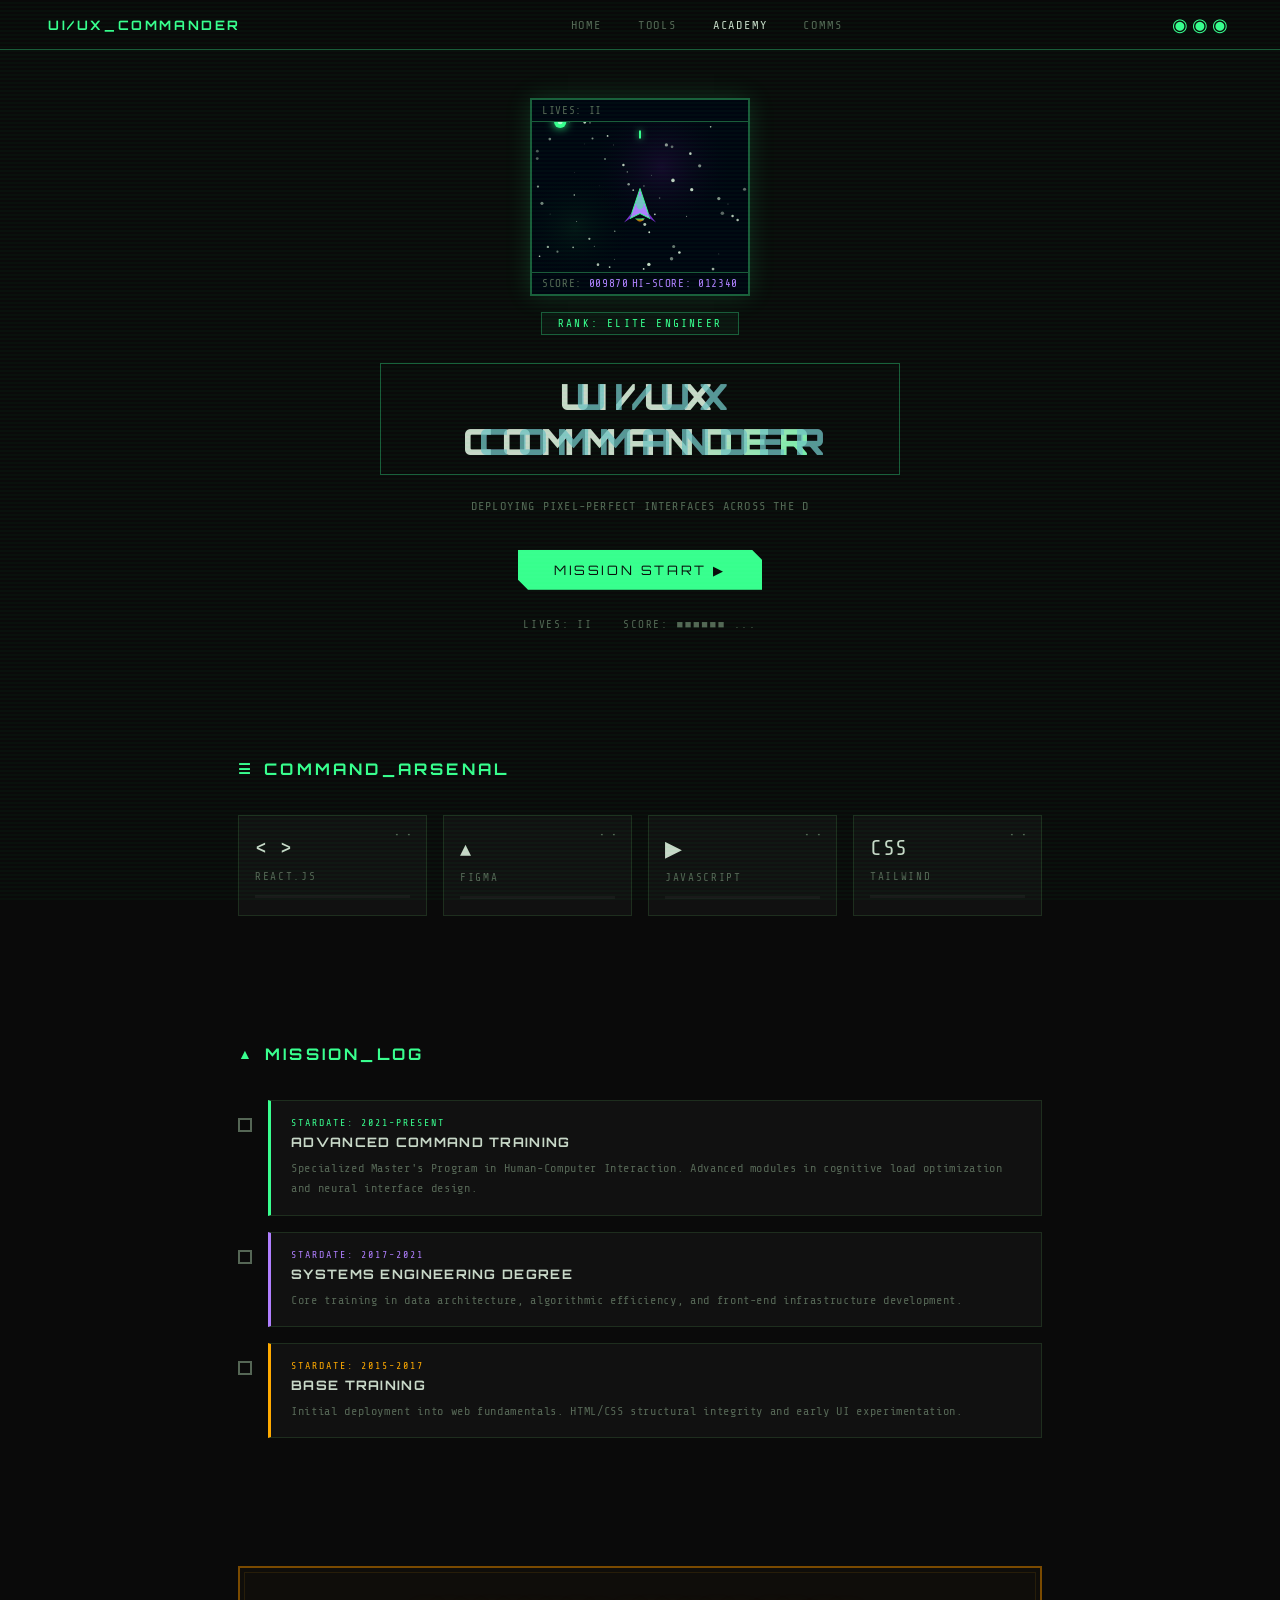
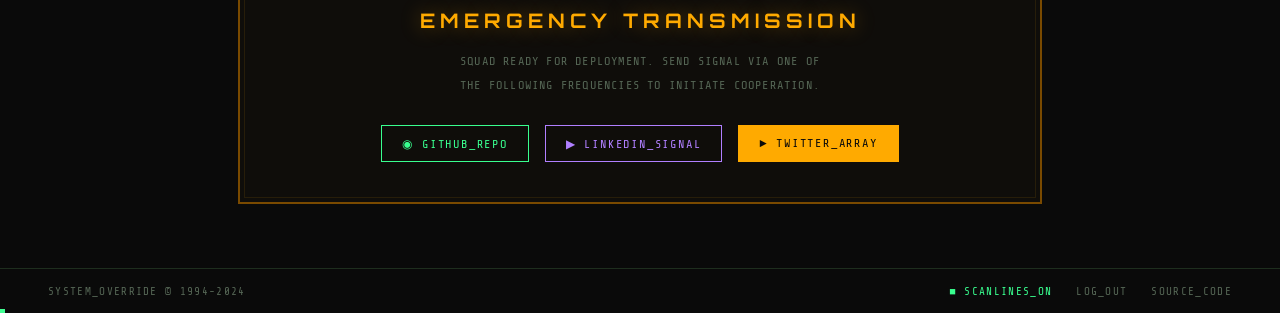
==== html/index.html @ ebb29825 "Website Personal Gue" ====
<!DOCTYPE html>
<html lang="en">
<head>
  <meta charset="UTF-8" />
  <meta name="viewport" content="width=device-width, initial-scale=1.0" />
  <title>Nyoman Pasek Maharta</title>
  <link rel="stylesheet" href="../css/style.css" />
  <link href="https://fonts.googleapis.com/css2?family=Share+Tech+Mono&family=Orbitron:wght@400;700;900&family=VT323&display=swap" rel="stylesheet" />
</head>
<body>

  <!-- NAVBAR -->
  <nav class="navbar">
    <div class="nav-brand">UI/UX_COMMANDER</div>
    <ul class="nav-links">
      <li><a href="#" class="active">HOME</a></li>
      <li><a href="#arsenal">TOOLS</a></li>
      <li><a href="#mission-log">ACADEMY</a></li>
      <li><a href="#contact">COMMS</a></li>
    </ul>
    <div class="nav-icon">&#9673;&#9673;&#9673;</div>
  </nav>

  <!-- HERO SECTION -->
  <section class="hero">
    <div class="game-screen">
      <div class="game-header">
        <span>LIVES: II</span>
      </div>
      <div class="game-canvas">
        <canvas id="spaceCanvas"></canvas>
      </div>
      <div class="game-footer">
        <span>SCORE: <span id="score">009870</span></span>
        <span>HI-SCORE: <span>012340</span></span>
      </div>
    </div>
    <div class="rank-badge">RANK: ELITE ENGINEER</div>

    <h1 class="hero-title glitch" data-text="UI/UX COMMANDER">UI/UX COMMANDER</h1>
    <p class="hero-desc">
      DEPLOYING PIXEL-PERFECT INTERFACES ACROSS THE DIGITAL GALAXY.<br />
      SPECIALIZING IN RETRO-FUTURISTIC SYSTEMS AND HIGH-FIDELITY<br />
      USER EXPERIENCES.
    </p>
    <a href="#arsenal" class="btn-primary">MISSION START &#9654;</a>

    <div class="status-bar">
      LIVES: II &nbsp;&nbsp; SCORE: <span class="blink">&#9632;&#9632;&#9632;&#9632;&#9632;&#9632;</span> ...
    </div>
  </section>

  <!-- COMMAND ARSENAL -->
  <section class="arsenal" id="arsenal">
    <h2 class="section-title"><span class="icon">&#9776;</span> COMMAND_ARSENAL</h2>
    <div class="cards-grid">
      <div class="skill-card">
        <div class="card-dots">&#183;&#183;</div>
        <div class="card-icon">&lt; &gt;</div>
        <div class="card-name">REACT.JS</div>
        <div class="card-bar"><div class="bar-fill green" style="width:90%"></div></div>
      </div>
      <div class="skill-card">
        <div class="card-dots">&#183;&#183;</div>
        <div class="card-icon">&#9652;</div>
        <div class="card-name">FIGMA</div>
        <div class="card-bar"><div class="bar-fill purple" style="width:75%"></div></div>
      </div>
      <div class="skill-card">
        <div class="card-dots">&#183;&#183;</div>
        <div class="card-icon">&#9654;</div>
        <div class="card-name">JAVASCRIPT</div>
        <div class="card-bar"><div class="bar-fill green" style="width:85%"></div></div>
      </div>
      <div class="skill-card">
        <div class="card-dots">&#183;&#183;</div>
        <div class="card-icon">CSS</div>
        <div class="card-name">TAILWIND</div>
        <div class="card-bar"><div class="bar-fill orange" style="width:80%"></div></div>
      </div>
    </div>
  </section>

  <!-- MISSION LOG -->
  <section class="mission-log" id="mission-log">
    <h2 class="section-title"><span class="icon">&#9650;</span> MISSION_LOG</h2>
    <div class="timeline">

      <div class="timeline-item active">
        <div class="timeline-dot"></div>
        <div class="timeline-content green-border">
          <div class="stardate green">STARDATE: 2021-PRESENT</div>
          <h3>ADVANCED COMMAND TRAINING</h3>
          <p>Specialized Master's Program in Human-Computer Interaction. Advanced modules in cognitive load optimization and neural interface design.</p>
        </div>
      </div>

      <div class="timeline-item">
        <div class="timeline-dot"></div>
        <div class="timeline-content purple-border">
          <div class="stardate purple">STARDATE: 2017-2021</div>
          <h3>SYSTEMS ENGINEERING DEGREE</h3>
          <p>Core training in data architecture, algorithmic efficiency, and front-end infrastructure development.</p>
        </div>
      </div>

      <div class="timeline-item">
        <div class="timeline-dot"></div>
        <div class="timeline-content orange-border">
          <div class="stardate orange">STARDATE: 2015-2017</div>
          <h3>BASE TRAINING</h3>
          <p>Initial deployment into web fundamentals. HTML/CSS structural integrity and early UI experimentation.</p>
        </div>
      </div>

    </div>
  </section>

  <!-- EMERGENCY TRANSMISSION / CONTACT -->
  <section class="contact" id="contact">
    <div class="contact-box">
      <h2 class="contact-title">EMERGENCY TRANSMISSION</h2>
      <p class="contact-desc">
        SQUAD READY FOR DEPLOYMENT. SEND SIGNAL VIA ONE OF<br />
        THE FOLLOWING FREQUENCIES TO INITIATE COOPERATION.
      </p>
      <div class="contact-btns">
        <a href="#" class="btn-contact green">&#9673; GITHUB_REPO</a>
        <a href="#" class="btn-contact purple">&#9654; LINKEDIN_SIGNAL</a>
        <a href="#" class="btn-contact orange">&#9658; TWITTER_ARRAY</a>
      </div>
    </div>
  </section>

  <!-- FOOTER -->
  <footer class="footer">
    <div class="footer-left">SYSTEM_OVERRIDE &copy; 1994-2024</div>
    <div class="footer-right">
      <span class="scanlines">&#9632; SCANLINES_ON</span>
      <a href="#">LOG_OUT</a>
      <a href="#">SOURCE_CODE</a>
    </div>
  </footer>

  <script src="../javascript/space.js"></script>
  <script src="../javascript/main.js"></script>
</body>
</html>
---- css/style.css ----
/* ==============================
   CSS VARIABLES & RESET
   ============================== */
:root {
  --bg: #0a0a0a;
  --bg-card: #111111;
  --bg-card2: #0d0d0d;
  --green: #39ff8f;
  --green-dim: #1a5c3a;
  --purple: #b07fff;
  --purple-dim: #4a2d7a;
  --orange: #ffaa00;
  --orange-dim: #7a4a00;
  --text: #c8d8c8;
  --text-dim: #556655;
  --border: #1e2e1e;
  --scanline: rgba(0,255,100,0.03);
  --font-mono: 'Share Tech Mono', monospace;
  --font-display: 'Orbitron', sans-serif;
  --font-vt: 'VT323', monospace;
}

*, *::before, *::after {
  margin: 0;
  padding: 0;
  box-sizing: border-box;
}

html {
  scroll-behavior: smooth;
}

body {
  background: var(--bg);
  color: var(--text);
  font-family: var(--font-mono);
  font-size: 13px;
  letter-spacing: 0.05em;
  overflow-x: hidden;
}

/* Scanline overlay */
body::after {
  content: '';
  position: fixed;
  inset: 0;
  background: repeating-linear-gradient(
    to bottom,
    transparent 0px,
    transparent 2px,
    var(--scanline) 2px,
    var(--scanline) 4px
  );
  pointer-events: none;
  z-index: 9999;
}

a {
  text-decoration: none;
  color: inherit;
}

/* ==============================
   NAVBAR
   ============================== */
.navbar {
  display: flex;
  align-items: center;
  justify-content: space-between;
  padding: 14px 48px;
  border-bottom: 1px solid var(--green-dim);
  position: sticky;
  top: 0;
  z-index: 100;
  background: rgba(10,10,10,0.95);
  backdrop-filter: blur(6px);
}

.nav-brand {
  font-family: var(--font-display);
  font-size: 13px;
  font-weight: 700;
  color: var(--green);
  letter-spacing: 0.2em;
}

.nav-links {
  display: flex;
  gap: 36px;
  list-style: none;
}

.nav-links a {
  font-family: var(--font-mono);
  font-size: 12px;
  letter-spacing: 0.15em;
  color: var(--text-dim);
  transition: color 0.2s;
}

.nav-links a:hover,
.nav-links a.active {
  color: var(--text);
}

.nav-icon {
  font-size: 18px;
  color: var(--green);
  letter-spacing: 4px;
}

/* ==============================
   HERO
   ============================== */
.hero {
  display: flex;
  flex-direction: column;
  align-items: center;
  padding: 48px 24px 64px;
  text-align: center;
}

/* Game Screen */
.game-screen {
  width: 220px;
  border: 2px solid var(--green-dim);
  background: #000510;
  position: relative;
  margin-bottom: 16px;
  box-shadow: 0 0 24px rgba(57,255,143,0.15);
}

.game-header {
  padding: 4px 10px;
  font-size: 11px;
  color: var(--text-dim);
  text-align: left;
  border-bottom: 1px solid var(--green-dim);
}

.game-canvas {
  width: 100%;
  height: 150px;
  overflow: hidden;
}

#spaceCanvas {
  width: 100%;
  height: 100%;
  display: block;
}

.game-footer {
  display: flex;
  justify-content: space-between;
  padding: 4px 10px;
  font-size: 11px;
  color: var(--text-dim);
  border-top: 1px solid var(--green-dim);
}

.game-footer span:last-child {
  color: var(--purple);
}

/* Rank badge */
.rank-badge {
  font-size: 11px;
  letter-spacing: 0.2em;
  border: 1px solid var(--green-dim);
  padding: 4px 16px;
  color: var(--green);
  margin-bottom: 28px;
  background: rgba(57,255,143,0.04);
}

/* Hero title with glitch */
.hero-title {
  font-family: var(--font-display);
  font-size: clamp(22px, 4vw, 36px);
  font-weight: 900;
  letter-spacing: 0.25em;
  color: var(--text);
  background: linear-gradient(135deg, var(--text) 60%, var(--green));
  -webkit-background-clip: text;
  -webkit-text-fill-color: transparent;
  background-clip: text;
  border: 1px solid var(--green-dim);
  padding: 10px 32px;
  margin-bottom: 20px;
  position: relative;
  width: 100%;
  max-width: 520px;
}

/* Efek Glitch  */
.glitch::before,
.glitch::after {
  content: attr(data-text);
  position: absolute;
  top: 10px; left: 32px;
  font-family: var(--font-display);
  font-size: clamp(22px, 4vw, 36px);
  font-weight: 900;
  letter-spacing: 0.25em;
  -webkit-text-fill-color: transparent;
  background: none;
}

.glitch::before {
  color: var(--purple);
  -webkit-text-fill-color: var(--purple);
  animation: glitch1 3s infinite;
  opacity: 0.6;
}

.glitch::after {
  color: var(--green);
  -webkit-text-fill-color: var(--green);
  animation: glitch2 3s infinite;
  opacity: 0.4;
}

@keyframes glitch1 {
  0%, 90%, 100% { clip-path: inset(0 0 100% 0); transform: translateX(0); }
  92% { clip-path: inset(20% 0 50% 0); transform: translateX(-3px); }
  94% { clip-path: inset(60% 0 10% 0); transform: translateX(3px); }
  96% { clip-path: inset(40% 0 40% 0); transform: translateX(-2px); }
}

@keyframes glitch2 {
  0%, 88%, 100% { clip-path: inset(0 0 100% 0); transform: translateX(0); }
  90% { clip-path: inset(10% 0 70% 0); transform: translateX(3px); }
  93% { clip-path: inset(70% 0 5% 0); transform: translateX(-3px); }
  95% { clip-path: inset(30% 0 50% 0); transform: translateX(2px); }
}

.hero-desc {
  font-size: 12px;
  letter-spacing: 0.1em;
  line-height: 1.9;
  color: var(--text-dim);
  margin-bottom: 32px;
  max-width: 460px;
  text-transform: uppercase;
}

/* Primary button */
.btn-primary {
  font-family: var(--font-display);
  font-size: 13px;
  letter-spacing: 0.2em;
  color: var(--bg);
  background: var(--green);
  border: none;
  padding: 12px 36px;
  cursor: pointer;
  display: inline-block;
  transition: background 0.2s, box-shadow 0.2s, transform 0.1s;
  box-shadow: 0 0 20px rgba(57,255,143,0.4);
  clip-path: polygon(0 0, calc(100% - 10px) 0, 100% 10px, 100% 100%, 10px 100%, 0 calc(100% - 10px));
}

.btn-primary:hover {
  background: #fff;
  box-shadow: 0 0 36px rgba(57,255,143,0.8);
  transform: translateY(-2px);
}

.status-bar {
  margin-top: 28px;
  font-size: 11px;
  color: var(--text-dim);
  letter-spacing: 0.15em;
}

/* Animasi Blink */
.blink {
  animation: blink 1s step-end infinite;
}

@keyframes blink {
  0%, 100% { opacity: 1; }
  50% { opacity: 0; }
}


section {
  padding: 64px 48px;
  max-width: 900px;
  margin: 0 auto;
}

.section-title {
  font-family: var(--font-display);
  font-size: 16px;
  font-weight: 700;
  letter-spacing: 0.2em;
  color: var(--green);
  margin-bottom: 36px;
  display: flex;
  align-items: center;
  gap: 10px;
}

.section-title .icon {
  font-size: 14px;
}

/* ==============================
   ARSENAL / SKILL CARDS
   ============================== */
.arsenal {
  max-width: 900px;
}

.cards-grid {
  display: grid;
  grid-template-columns: repeat(auto-fit, minmax(160px, 1fr));
  gap: 16px;
}

.skill-card {
  background: var(--bg-card);
  border: 1px solid var(--border);
  padding: 20px 16px 16px;
  position: relative;
  transition: border-color 0.2s, box-shadow 0.2s, transform 0.2s;
  cursor: default;
}

.skill-card:hover {
  border-color: var(--green-dim);
  box-shadow: 0 0 16px rgba(57,255,143,0.1);
  transform: translateY(-3px);
}

.card-dots {
  position: absolute;
  top: 8px;
  right: 10px;
  font-size: 18px;
  color: var(--text-dim);
  letter-spacing: 2px;
}

.card-icon {
  font-size: 22px;
  margin-bottom: 10px;
  color: var(--text);
  font-family: var(--font-mono);
}

.card-name {
  font-size: 11px;
  letter-spacing: 0.15em;
  color: var(--text-dim);
  margin-bottom: 12px;
}

.card-bar {
  height: 3px;
  background: #1a1a1a;
  width: 100%;
}

.bar-fill {
  height: 100%;
  border-radius: 0;
  transition: width 1s ease;
}

.bar-fill.green  { background: var(--green); box-shadow: 0 0 6px var(--green); }
.bar-fill.purple { background: var(--purple); box-shadow: 0 0 6px var(--purple); }
.bar-fill.orange { background: var(--orange); box-shadow: 0 0 6px var(--orange); }

/* ==============================
   MISSION LOG / TIMELINE
   ============================== */
.mission-log {
  max-width: 900px;
}

.timeline {
  display: flex;
  flex-direction: column;
  gap: 16px;
}

.timeline-item {
  display: flex;
  align-items: flex-start;
  gap: 16px;
}

.timeline-dot {
  width: 14px;
  height: 14px;
  border: 2px solid var(--text-dim);
  background: var(--bg);
  flex-shrink: 0;
  margin-top: 18px;
  position: relative;
  transition: border-color 0.2s;
}

.timeline-item:hover .timeline-dot {
  border-color: var(--green);
  box-shadow: 0 0 8px var(--green);
}

.timeline-content {
  flex: 1;
  background: var(--bg-card);
  border: 1px solid var(--border);
  padding: 16px 20px;
  transition: box-shadow 0.2s, transform 0.2s;
}

.timeline-content:hover {
  transform: translateX(4px);
}

.timeline-content.green-border  { border-left: 3px solid var(--green); }
.timeline-content.purple-border { border-left: 3px solid var(--purple); }
.timeline-content.orange-border { border-left: 3px solid var(--orange); }

.timeline-content.green-border:hover  { box-shadow: -4px 0 16px rgba(57,255,143,0.15); }
.timeline-content.purple-border:hover { box-shadow: -4px 0 16px rgba(176,127,255,0.15); }
.timeline-content.orange-border:hover { box-shadow: -4px 0 16px rgba(255,170,0,0.15); }

.stardate {
  font-size: 10px;
  letter-spacing: 0.2em;
  margin-bottom: 6px;
  text-transform: uppercase;
}

.stardate.green  { color: var(--green); }
.stardate.purple { color: var(--purple); }
.stardate.orange { color: var(--orange); }

.timeline-content h3 {
  font-family: var(--font-display);
  font-size: 13px;
  font-weight: 700;
  letter-spacing: 0.1em;
  color: var(--text);
  margin-bottom: 8px;
}

.timeline-content p {
  font-size: 12px;
  color: var(--text-dim);
  line-height: 1.7;
}

/* ==============================
   CONTACT / EMERGENCY TRANSMISSION
   ============================== */
.contact {
  max-width: 900px;
}

.contact-box {
  border: 2px solid var(--orange-dim);
  padding: 40px 32px;
  text-align: center;
  background: rgba(255,170,0,0.02);
  position: relative;
}

.contact-box::before {
  content: '';
  position: absolute;
  inset: 4px;
  border: 1px solid rgba(255,170,0,0.1);
  pointer-events: none;
}

.contact-title {
  font-family: var(--font-display);
  font-size: 20px;
  font-weight: 700;
  letter-spacing: 0.25em;
  color: var(--orange);
  margin-bottom: 16px;
  text-shadow: 0 0 20px rgba(255,170,0,0.4);
}

.contact-desc {
  font-size: 12px;
  letter-spacing: 0.1em;
  line-height: 2;
  color: var(--text-dim);
  text-transform: uppercase;
  margin-bottom: 28px;
}

.contact-btns {
  display: flex;
  justify-content: center;
  gap: 16px;
  flex-wrap: wrap;
}

.btn-contact {
  font-family: var(--font-mono);
  font-size: 12px;
  letter-spacing: 0.15em;
  padding: 10px 20px;
  border: 1px solid;
  display: inline-flex;
  align-items: center;
  gap: 8px;
  transition: background 0.2s, box-shadow 0.2s, transform 0.1s;
}

.btn-contact:hover {
  transform: translateY(-2px);
}

.btn-contact.green {
  color: var(--green);
  border-color: var(--green);
}
.btn-contact.green:hover {
  background: rgba(57,255,143,0.1);
  box-shadow: 0 0 16px rgba(57,255,143,0.3);
}

.btn-contact.purple {
  color: var(--purple);
  border-color: var(--purple);
}
.btn-contact.purple:hover {
  background: rgba(176,127,255,0.1);
  box-shadow: 0 0 16px rgba(176,127,255,0.3);
}

.btn-contact.orange {
  color: var(--bg);
  background: var(--orange);
  border-color: var(--orange);
}
.btn-contact.orange:hover {
  background: #ffcc44;
  box-shadow: 0 0 16px rgba(255,170,0,0.5);
}

/* Footer Style */
.footer {
  border-top: 1px solid var(--border);
  padding: 16px 48px;
  display: flex;
  justify-content: space-between;
  align-items: center;
  font-size: 11px;
  color: var(--text-dim);
  letter-spacing: 0.12em;
  flex-wrap: wrap;
  gap: 12px;
}

.footer-right {
  display: flex;
  gap: 24px;
  align-items: center;
}

.footer-right a {
  color: var(--text-dim);
  transition: color 0.2s;
}

.footer-right a:hover {
  color: var(--text);
}

.scanlines {
  color: var(--green);
}

/* ==============================
   SCROLL REVEAL
   ============================== */
.reveal {
  opacity: 0;
  transform: translateY(24px);
  transition: opacity 0.6s ease, transform 0.6s ease;
}

.reveal.visible {
  opacity: 1;
  transform: translateY(0);
}

/* ==============================
   RESPONSIVE
   ============================== */
@media (max-width: 600px) {
  .navbar {
    padding: 12px 20px;
  }
  .nav-links {
    gap: 16px;
  }
  section {
    padding: 48px 20px;
  }
  .footer {
    padding: 16px 20px;
    flex-direction: column;
    align-items: flex-start;
  }
  .contact-btns {
    flex-direction: column;
    align-items: center;
  }
}
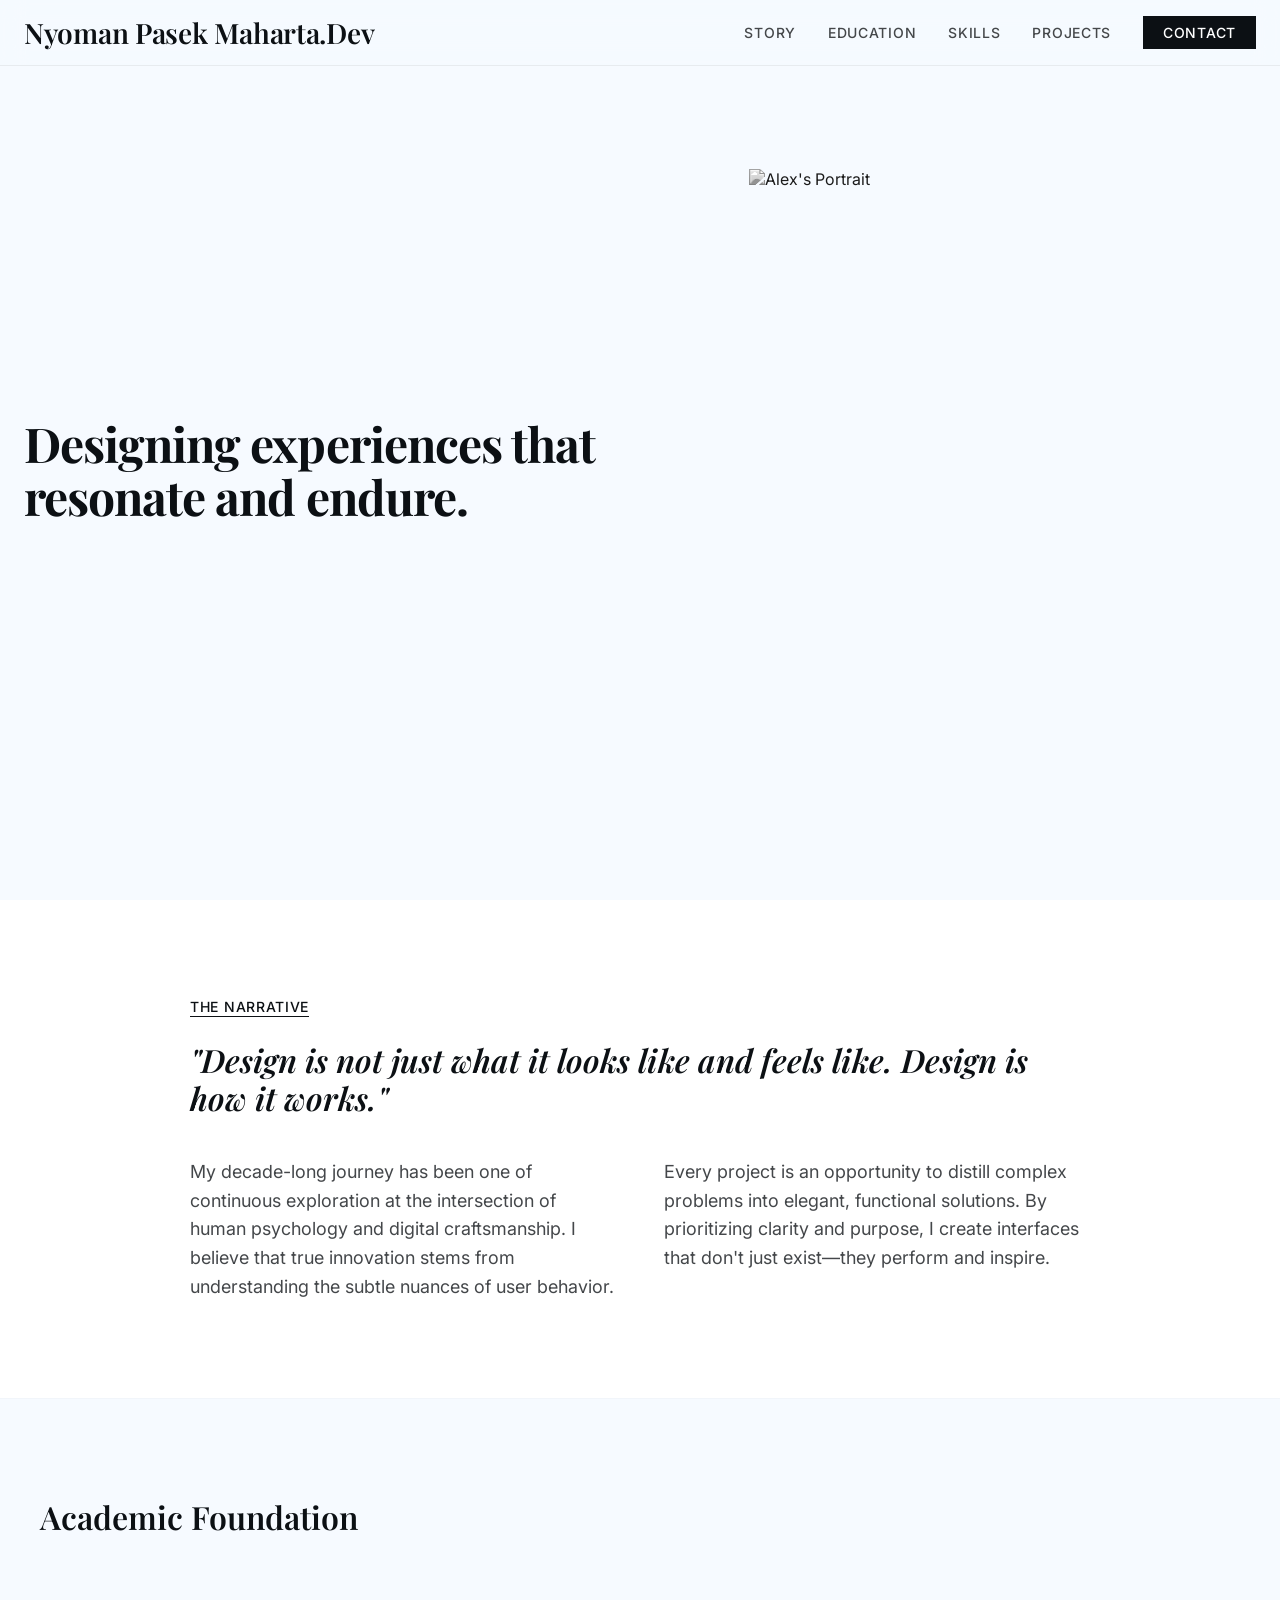
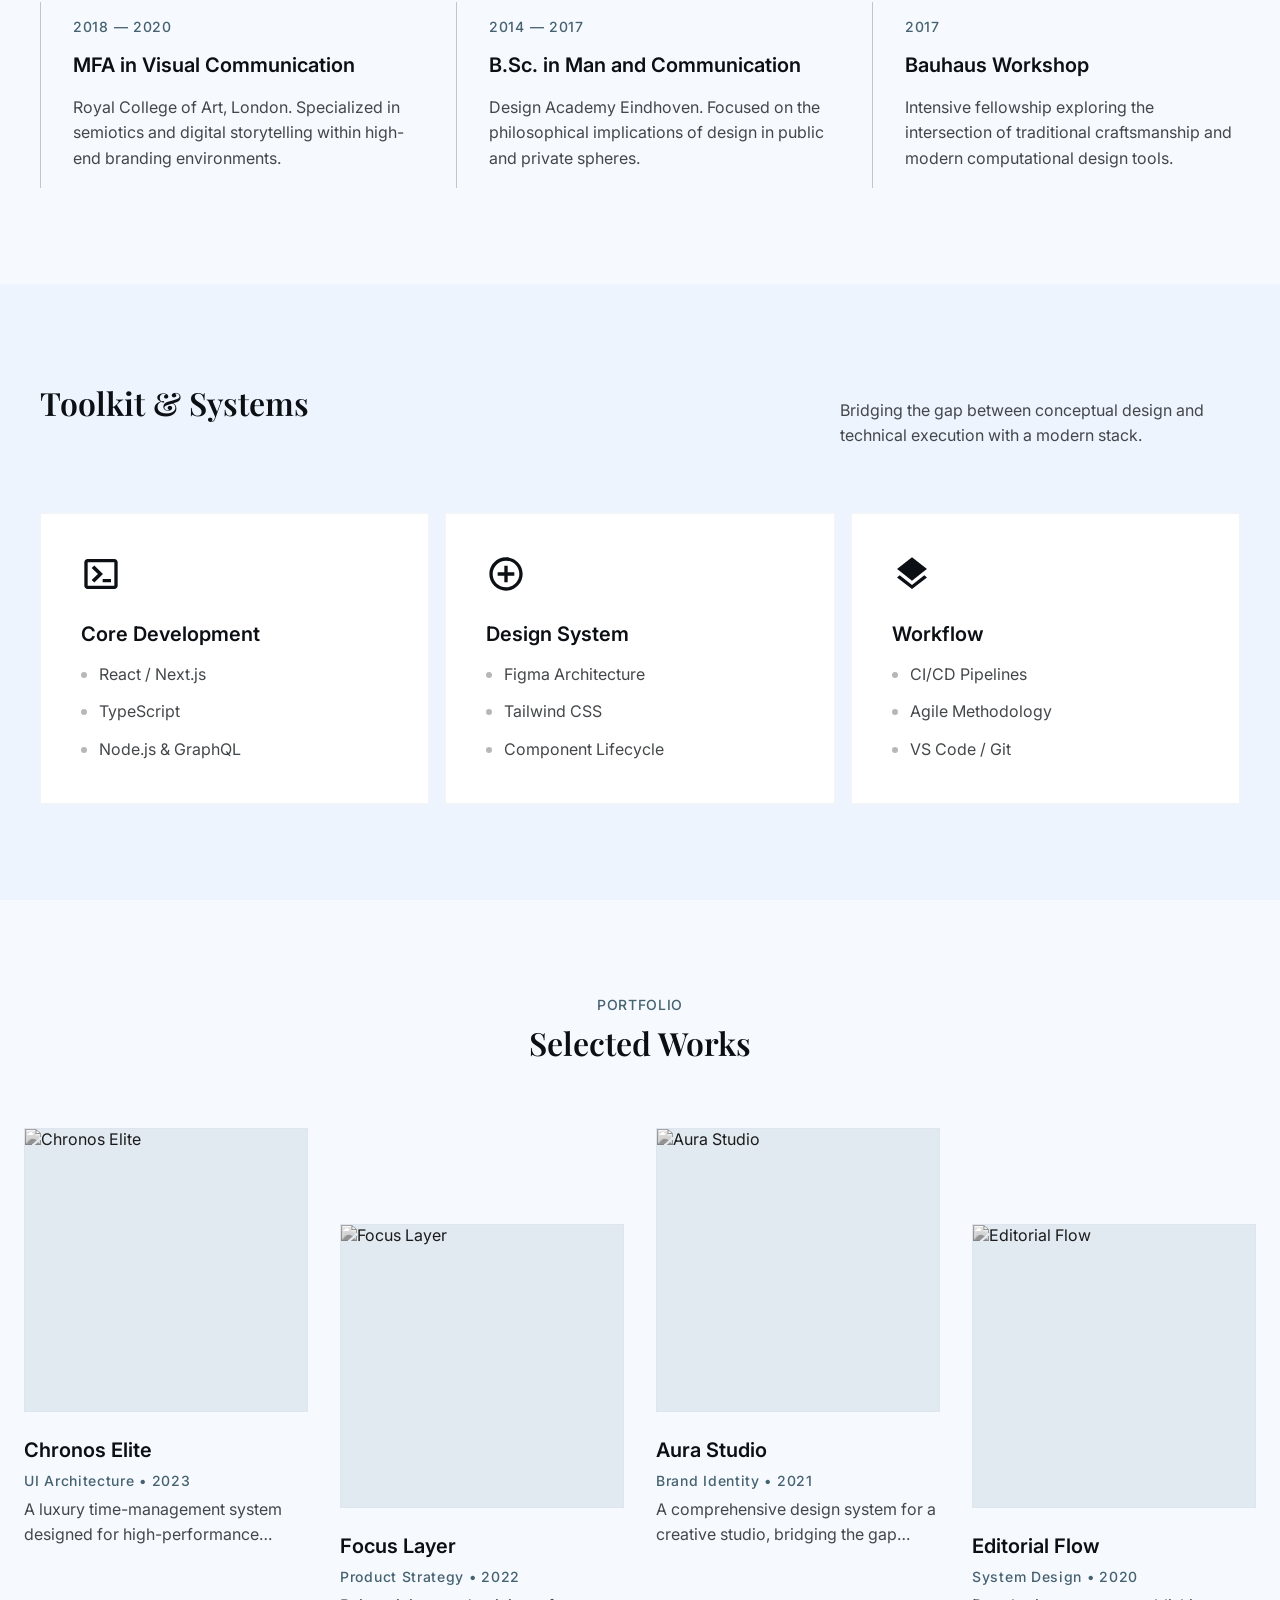
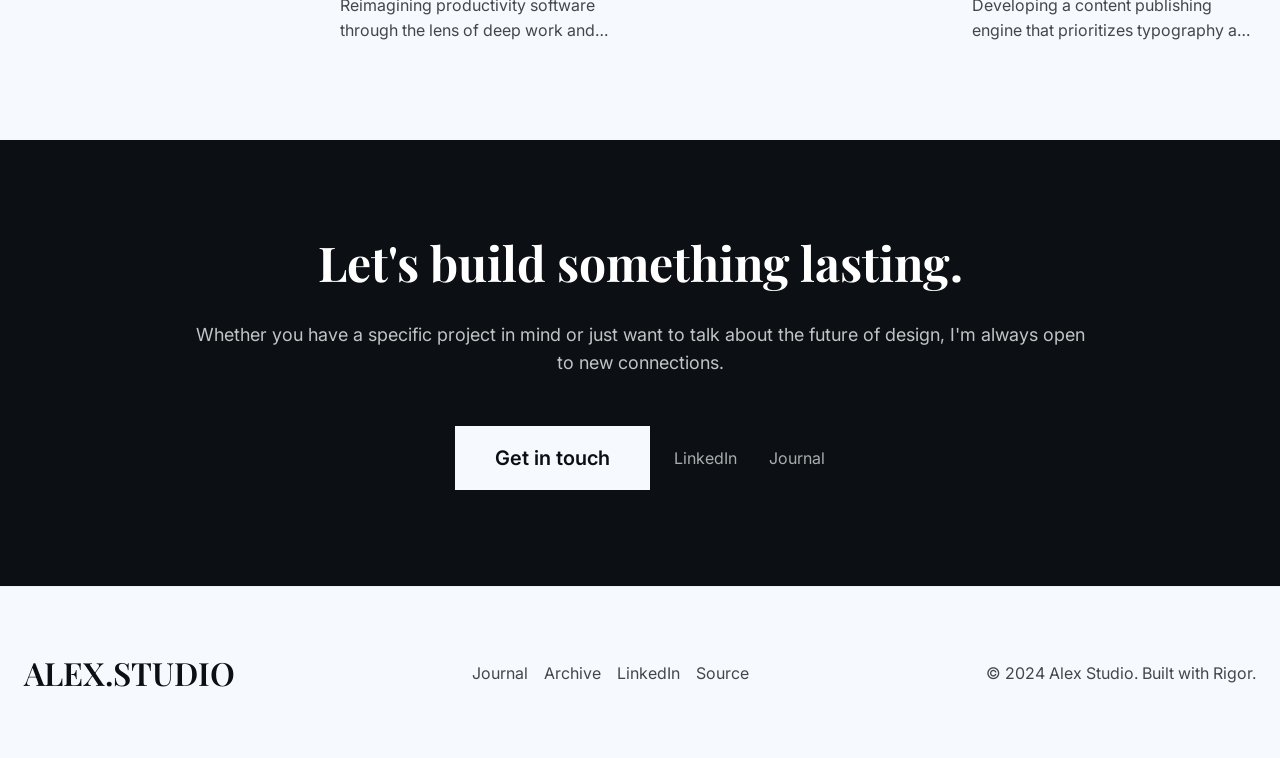
==== commit 724d8251: "Rev" ====
--- a/html/index.html
+++ b/html/index.html
@@ -1,148 +1,293 @@
 <!DOCTYPE html>
 <html lang="en">
 <head>
-  <meta charset="UTF-8" />
-  <meta name="viewport" content="width=device-width, initial-scale=1.0" />
-  <title>Nyoman Pasek Maharta</title>
-  <link rel="stylesheet" href="../css/style.css" />
-  <link href="https://fonts.googleapis.com/css2?family=Share+Tech+Mono&family=Orbitron:wght@400;700;900&family=VT323&display=swap" rel="stylesheet" />
+<meta charset="utf-8"/>
+<meta name="viewport" content="width=device-width, initial-scale=1.0"/>
+<title>Nyoman Pasek Maharta.Dev | Portfolio</title>
+<link href="https://fonts.googleapis.com/css2?family=Playfair+Display:ital,wght@0,600;0,700;1,600&family=Inter:wght@400;500;600&display=swap" rel="stylesheet"/>
+<link rel="stylesheet" href="../css/style.css">
 </head>
 <body>
 
-  <!-- NAVBAR -->
-  <nav class="navbar">
-    <div class="nav-brand">UI/UX_COMMANDER</div>
-    <ul class="nav-links">
-      <li><a href="#" class="active">HOME</a></li>
-      <li><a href="#arsenal">TOOLS</a></li>
-      <li><a href="#mission-log">ACADEMY</a></li>
-      <li><a href="#contact">COMMS</a></li>
-    </ul>
-    <div class="nav-icon">&#9673;&#9673;&#9673;</div>
-  </nav>
-
-  <!-- HERO SECTION -->
+<!-- ═══ Mobile Nav Overlay ═══ -->
+<div class="mobile-nav" id="mobileNav" aria-hidden="true">
+  <a href="#story"     onclick="closeMobile()">Story</a>
+  <a href="#education" onclick="closeMobile()">Education</a>
+  <a href="#skills"    onclick="closeMobile()">Skills</a>
+  <a href="#projects"  onclick="closeMobile()">Projects</a>
+  <a href="#contact"   onclick="closeMobile()">Contact</a>
+</div>
+
+<!-- ═══ Header ═══ -->
+<header id="mainHeader">
+  <div class="header-inner">
+    <div class="logo">Nyoman Pasek Maharta.Dev</div>
+    <nav class="desktop" aria-label="Main navigation">
+      <a href="#story">Story</a>
+      <a href="#education">Education</a>
+      <a href="#skills">Skills</a>
+      <a href="#projects">Projects</a>
+      <a class="btn-contact" href="#contact">Contact</a>
+    </nav>
+    <button class="menu-btn" id="menuBtn" aria-label="Toggle menu" aria-expanded="false">
+      <div class="menu-icon">
+        <span></span>
+        <span></span>
+        <span></span>
+      </div>
+    </button>
+  </div>
+</header>
+
+<!-- ═══ Main ═══ -->
+<main>
+
+  <!-- ─── Hero ─── -->
   <section class="hero">
-    <div class="game-screen">
-      <div class="game-header">
-        <span>LIVES: II</span>
-      </div>
-      <div class="game-canvas">
-        <canvas id="spaceCanvas"></canvas>
-      </div>
-      <div class="game-footer">
-        <span>SCORE: <span id="score">009870</span></span>
-        <span>HI-SCORE: <span>012340</span></span>
-      </div>
-    </div>
-    <div class="rank-badge">RANK: ELITE ENGINEER</div>
-
-    <h1 class="hero-title glitch" data-text="UI/UX COMMANDER">UI/UX COMMANDER</h1>
-    <p class="hero-desc">
-      DEPLOYING PIXEL-PERFECT INTERFACES ACROSS THE DIGITAL GALAXY.<br />
-      SPECIALIZING IN RETRO-FUTURISTIC SYSTEMS AND HIGH-FIDELITY<br />
-      USER EXPERIENCES.
-    </p>
-    <a href="#arsenal" class="btn-primary">MISSION START &#9654;</a>
-
-    <div class="status-bar">
-      LIVES: II &nbsp;&nbsp; SCORE: <span class="blink">&#9632;&#9632;&#9632;&#9632;&#9632;&#9632;</span> ...
-    </div>
-  </section>
-
-  <!-- COMMAND ARSENAL -->
-  <section class="arsenal" id="arsenal">
-    <h2 class="section-title"><span class="icon">&#9776;</span> COMMAND_ARSENAL</h2>
-    <div class="cards-grid">
-      <div class="skill-card">
-        <div class="card-dots">&#183;&#183;</div>
-        <div class="card-icon">&lt; &gt;</div>
-        <div class="card-name">REACT.JS</div>
-        <div class="card-bar"><div class="bar-fill green" style="width:90%"></div></div>
-      </div>
-      <div class="skill-card">
-        <div class="card-dots">&#183;&#183;</div>
-        <div class="card-icon">&#9652;</div>
-        <div class="card-name">FIGMA</div>
-        <div class="card-bar"><div class="bar-fill purple" style="width:75%"></div></div>
-      </div>
-      <div class="skill-card">
-        <div class="card-dots">&#183;&#183;</div>
-        <div class="card-icon">&#9654;</div>
-        <div class="card-name">JAVASCRIPT</div>
-        <div class="card-bar"><div class="bar-fill green" style="width:85%"></div></div>
-      </div>
-      <div class="skill-card">
-        <div class="card-dots">&#183;&#183;</div>
-        <div class="card-icon">CSS</div>
-        <div class="card-name">TAILWIND</div>
-        <div class="card-bar"><div class="bar-fill orange" style="width:80%"></div></div>
-      </div>
-    </div>
-  </section>
-
-  <!-- MISSION LOG -->
-  <section class="mission-log" id="mission-log">
-    <h2 class="section-title"><span class="icon">&#9650;</span> MISSION_LOG</h2>
-    <div class="timeline">
-
-      <div class="timeline-item active">
-        <div class="timeline-dot"></div>
-        <div class="timeline-content green-border">
-          <div class="stardate green">STARDATE: 2021-PRESENT</div>
-          <h3>ADVANCED COMMAND TRAINING</h3>
-          <p>Specialized Master's Program in Human-Computer Interaction. Advanced modules in cognitive load optimization and neural interface design.</p>
-        </div>
-      </div>
-
-      <div class="timeline-item">
-        <div class="timeline-dot"></div>
-        <div class="timeline-content purple-border">
-          <div class="stardate purple">STARDATE: 2017-2021</div>
-          <h3>SYSTEMS ENGINEERING DEGREE</h3>
-          <p>Core training in data architecture, algorithmic efficiency, and front-end infrastructure development.</p>
-        </div>
-      </div>
-
-      <div class="timeline-item">
-        <div class="timeline-dot"></div>
-        <div class="timeline-content orange-border">
-          <div class="stardate orange">STARDATE: 2015-2017</div>
-          <h3>BASE TRAINING</h3>
-          <p>Initial deployment into web fundamentals. HTML/CSS structural integrity and early UI experimentation.</p>
-        </div>
-      </div>
-
-    </div>
-  </section>
-
-  <!-- EMERGENCY TRANSMISSION / CONTACT -->
+    <div class="hero-grid">
+      <div class="reveal">
+        <h1>Designing experiences that resonate and endure.</h1>
+      </div>
+      <div class="reveal">
+        <div class="hero-image-wrap">
+          <img
+            src="https://res.cloudinary.com/dmreuqxyg/image/upload/v1780411023/Gemini_Generated_Image_we6rwxwe6rwxwe6r_acmpso.png"
+            alt="Alex's Portrait"
+            loading="eager"
+          />
+        </div>
+      </div>
+    </div>
+  </section>
+
+  <!-- ─── Story ─── -->
+  <section class="story" id="story">
+    <div class="story-inner reveal">
+      <div class="section-eyebrow">
+        <span>The Narrative</span>
+      </div>
+      <p class="story-quote">
+        "Design is not just what it looks like and feels like. Design is how it works."
+      </p>
+      <div class="story-cols">
+        <p>
+          My decade-long journey has been one of continuous exploration at the
+          intersection of human psychology and digital craftsmanship. I believe
+          that true innovation stems from understanding the subtle nuances of
+          user behavior.
+        </p>
+        <p>
+          Every project is an opportunity to distill complex problems into
+          elegant, functional solutions. By prioritizing clarity and purpose,
+          I create interfaces that don't just exist—they perform and inspire.
+        </p>
+      </div>
+    </div>
+  </section>
+
+  <!-- ─── Education ─── -->
+  <section class="education" id="education">
+    <div class="education-inner">
+      <h2 class="section-title reveal">Academic Foundation</h2>
+      <div class="edu-grid">
+
+        <div class="edu-card reveal">
+          <span class="edu-year">2018 — 2020</span>
+          <h3 class="edu-title">MFA in Visual Communication</h3>
+          <p class="edu-desc">
+            Royal College of Art, London. Specialized in semiotics and digital
+            storytelling within high-end branding environments.
+          </p>
+        </div>
+
+        <div class="edu-card reveal">
+          <span class="edu-year">2014 — 2017</span>
+          <h3 class="edu-title">B.Sc. in Man and Communication</h3>
+          <p class="edu-desc">
+            Design Academy Eindhoven. Focused on the philosophical implications
+            of design in public and private spheres.
+          </p>
+        </div>
+
+        <div class="edu-card reveal">
+          <span class="edu-year">2017</span>
+          <h3 class="edu-title">Bauhaus Workshop</h3>
+          <p class="edu-desc">
+            Intensive fellowship exploring the intersection of traditional
+            craftsmanship and modern computational design tools.
+          </p>
+        </div>
+
+      </div>
+    </div>
+  </section>
+
+  <!-- ─── Skills ─── -->
+  <section class="skills" id="skills">
+    <div class="skills-inner">
+      <div class="skills-header reveal">
+        <h2 class="section-title" style="margin-bottom:0">Toolkit &amp; Systems</h2>
+        <p class="skills-subtitle">
+          Bridging the gap between conceptual design and technical execution
+          with a modern stack.
+        </p>
+      </div>
+      <div class="skills-grid">
+
+        <div class="skill-card reveal">
+          <!-- Terminal icon -->
+          <svg class="icon-svg" viewBox="0 0 24 24" xmlns="http://www.w3.org/2000/svg" aria-hidden="true">
+            <path d="M20 3H4c-1.1 0-2 .9-2 2v14c0 1.1.9 2 2 2h16c1.1 0 2-.9 2-2V5c0-1.1-.9-2-2-2zm0 16H4V5h16v14zM6.41 15.59 8 17.17l5.17-5.17-5.17-5.17L6.41 8.41 10.17 12l-3.76 3.59zM13 15h5v2h-5z"/>
+          </svg>
+          <h3>Core Development</h3>
+          <ul class="skill-list">
+            <li><span class="skill-dot"></span> React / Next.js</li>
+            <li><span class="skill-dot"></span> TypeScript</li>
+            <li><span class="skill-dot"></span> Node.js &amp; GraphQL</li>
+          </ul>
+        </div>
+
+        <div class="skill-card reveal">
+          <!-- Design token icon -->
+          <svg class="icon-svg" viewBox="0 0 24 24" xmlns="http://www.w3.org/2000/svg" aria-hidden="true">
+            <path d="M12 2C6.48 2 2 6.48 2 12s4.48 10 10 10 10-4.48 10-10S17.52 2 12 2zm0 18c-4.41 0-8-3.59-8-8s3.59-8 8-8 8 3.59 8 8-3.59 8-8 8zm-5-9h4V7h2v4h4v2h-4v4h-2v-4H7z"/>
+          </svg>
+          <h3>Design System</h3>
+          <ul class="skill-list">
+            <li><span class="skill-dot"></span> Figma Architecture</li>
+            <li><span class="skill-dot"></span> Tailwind CSS</li>
+            <li><span class="skill-dot"></span> Component Lifecycle</li>
+          </ul>
+        </div>
+
+        <div class="skill-card reveal">
+          <!-- Layers icon -->
+          <svg class="icon-svg" viewBox="0 0 24 24" xmlns="http://www.w3.org/2000/svg" aria-hidden="true">
+            <path d="M11.99 18.54L4.62 12.81 3 14.07l9 7 9-7-1.63-1.27-7.38 5.74zM12 16l7.36-5.73L21 9 12 2 3 9l1.63 1.27L12 16z"/>
+          </svg>
+          <h3>Workflow</h3>
+          <ul class="skill-list">
+            <li><span class="skill-dot"></span> CI/CD Pipelines</li>
+            <li><span class="skill-dot"></span> Agile Methodology</li>
+            <li><span class="skill-dot"></span> VS Code / Git</li>
+          </ul>
+        </div>
+
+      </div>
+    </div>
+  </section>
+
+  <!-- ─── Projects ─── -->
+  <section id="projects">
+    <div class="projects-inner">
+      <div class="projects-header reveal">
+        <span class="projects-eyebrow">Portfolio</span>
+        <h2 class="section-title" style="margin-bottom:0">Selected Works</h2>
+      </div>
+      <div class="projects-grid">
+
+        <div class="gallery-card reveal">
+          <div class="gallery-card-img">
+            <img
+              src="https://lh3.googleusercontent.com/aida/[base64]"
+              alt="Chronos Elite"
+              loading="lazy"
+            />
+          </div>
+          <h3>Chronos Elite</h3>
+          <p class="proj-meta">UI Architecture • 2023</p>
+          <p class="proj-desc">
+            A luxury time-management system designed for high-performance
+            individuals, focusing on cognitive load reduction.
+          </p>
+        </div>
+
+        <div class="gallery-card reveal">
+          <div class="gallery-card-img">
+            <img
+              src="https://lh3.googleusercontent.com/aida/[base64]"
+              alt="Focus Layer"
+              loading="lazy"
+            />
+          </div>
+          <h3>Focus Layer</h3>
+          <p class="proj-meta">Product Strategy • 2022</p>
+          <p class="proj-desc">
+            Reimagining productivity software through the lens of deep work
+            and minimalist distraction-free environments.
+          </p>
+        </div>
+
+        <div class="gallery-card reveal">
+          <div class="gallery-card-img">
+            <img
+              src="https://lh3.googleusercontent.com/aida/[base64]"
+              alt="Aura Studio"
+              loading="lazy"
+            />
+          </div>
+          <h3>Aura Studio</h3>
+          <p class="proj-meta">Brand Identity • 2021</p>
+          <p class="proj-desc">
+            A comprehensive design system for a creative studio, bridging the
+            gap between tactile print and fluid digital assets.
+          </p>
+        </div>
+
+        <div class="gallery-card reveal">
+          <div class="gallery-card-img">
+            <img
+              src="https://lh3.googleusercontent.com/aida/[base64]"
+              alt="Editorial Flow"
+              loading="lazy"
+            />
+          </div>
+          <h3>Editorial Flow</h3>
+          <p class="proj-meta">System Design • 2020</p>
+          <p class="proj-desc">
+            Developing a content publishing engine that prioritizes typography
+            and long-form reading experiences.
+          </p>
+        </div>
+
+      </div>
+    </div>
+  </section>
+
+  <!-- ─── Contact ─── -->
   <section class="contact" id="contact">
-    <div class="contact-box">
-      <h2 class="contact-title">EMERGENCY TRANSMISSION</h2>
-      <p class="contact-desc">
-        SQUAD READY FOR DEPLOYMENT. SEND SIGNAL VIA ONE OF<br />
-        THE FOLLOWING FREQUENCIES TO INITIATE COOPERATION.
+    <div class="contact-inner reveal">
+      <h2>Let's build something lasting.</h2>
+      <p class="contact-sub">
+        Whether you have a specific project in mind or just want to talk about
+        the future of design, I'm always open to new connections.
       </p>
-      <div class="contact-btns">
-        <a href="#" class="btn-contact green">&#9673; GITHUB_REPO</a>
-        <a href="#" class="btn-contact purple">&#9654; LINKEDIN_SIGNAL</a>
-        <a href="#" class="btn-contact orange">&#9658; TWITTER_ARRAY</a>
-      </div>
-    </div>
-  </section>
-
-  <!-- FOOTER -->
-  <footer class="footer">
-    <div class="footer-left">SYSTEM_OVERRIDE &copy; 1994-2024</div>
-    <div class="footer-right">
-      <span class="scanlines">&#9632; SCANLINES_ON</span>
-      <a href="#">LOG_OUT</a>
-      <a href="#">SOURCE_CODE</a>
-    </div>
-  </footer>
-
-  <script src="../javascript/space.js"></script>
-  <script src="../javascript/main.js"></script>
+      <div class="contact-actions">
+        <a class="btn-primary-inv" href="mailto:hello@alex.studio">Get in touch</a>
+        <div class="contact-links">
+          <a href="#">LinkedIn</a>
+          <a href="#">Journal</a>
+        </div>
+      </div>
+    </div>
+  </section>
+
+</main>
+
+<!-- ═══ Footer ═══ -->
+<footer>
+  <div class="footer-inner">
+    <div class="footer-logo">ALEX.STUDIO</div>
+    <nav class="footer-links" aria-label="Footer navigation">
+      <a href="#">Journal</a>
+      <a href="#">Archive</a>
+      <a href="#">LinkedIn</a>
+      <a href="#">Source</a>
+    </nav>
+    <p class="footer-copy">© 2024 Alex Studio. Built with Rigor.</p>
+  </div>
+</footer>
+
+<script src="../javascript/main.js"></script>
 </body>
 </html>
--- a/css/style.css
+++ b/css/style.css
@@ -1,620 +1,673 @@
-/* ==============================
-   CSS VARIABLES & RESET
-   ============================== */
-:root {
-  --bg: #0a0a0a;
-  --bg-card: #111111;
-  --bg-card2: #0d0d0d;
-  --green: #39ff8f;
-  --green-dim: #1a5c3a;
-  --purple: #b07fff;
-  --purple-dim: #4a2d7a;
-  --orange: #ffaa00;
-  --orange-dim: #7a4a00;
-  --text: #c8d8c8;
-  --text-dim: #556655;
-  --border: #1e2e1e;
-  --scanline: rgba(0,255,100,0.03);
-  --font-mono: 'Share Tech Mono', monospace;
-  --font-display: 'Orbitron', sans-serif;
-  --font-vt: 'VT323', monospace;
-}
-
-*, *::before, *::after {
-  margin: 0;
-  padding: 0;
-  box-sizing: border-box;
-}
-
-html {
-  scroll-behavior: smooth;
-}
-
-body {
-  background: var(--bg);
-  color: var(--text);
-  font-family: var(--font-mono);
-  font-size: 13px;
-  letter-spacing: 0.05em;
-  overflow-x: hidden;
-}
-
-/* Scanline overlay */
-body::after {
-  content: '';
-  position: fixed;
-  inset: 0;
-  background: repeating-linear-gradient(
-    to bottom,
-    transparent 0px,
-    transparent 2px,
-    var(--scanline) 2px,
-    var(--scanline) 4px
-  );
-  pointer-events: none;
-  z-index: 9999;
-}
-
-a {
-  text-decoration: none;
-  color: inherit;
-}
-
-/* ==============================
-   NAVBAR
-   ============================== */
-.navbar {
-  display: flex;
-  align-items: center;
-  justify-content: space-between;
-  padding: 14px 48px;
-  border-bottom: 1px solid var(--green-dim);
-  position: sticky;
-  top: 0;
-  z-index: 100;
-  background: rgba(10,10,10,0.95);
-  backdrop-filter: blur(6px);
-}
-
-.nav-brand {
-  font-family: var(--font-display);
-  font-size: 13px;
-  font-weight: 700;
-  color: var(--green);
-  letter-spacing: 0.2em;
-}
-
-.nav-links {
-  display: flex;
-  gap: 36px;
-  list-style: none;
-}
-
-.nav-links a {
-  font-family: var(--font-mono);
-  font-size: 12px;
-  letter-spacing: 0.15em;
-  color: var(--text-dim);
-  transition: color 0.2s;
-}
-
-.nav-links a:hover,
-.nav-links a.active {
-  color: var(--text);
-}
-
-.nav-icon {
-  font-size: 18px;
-  color: var(--green);
-  letter-spacing: 4px;
-}
-
-/* ==============================
-   HERO
-   ============================== */
-.hero {
-  display: flex;
-  flex-direction: column;
-  align-items: center;
-  padding: 48px 24px 64px;
-  text-align: center;
-}
-
-/* Game Screen */
-.game-screen {
-  width: 220px;
-  border: 2px solid var(--green-dim);
-  background: #000510;
-  position: relative;
-  margin-bottom: 16px;
-  box-shadow: 0 0 24px rgba(57,255,143,0.15);
-}
-
-.game-header {
-  padding: 4px 10px;
-  font-size: 11px;
-  color: var(--text-dim);
-  text-align: left;
-  border-bottom: 1px solid var(--green-dim);
-}
-
-.game-canvas {
-  width: 100%;
-  height: 150px;
-  overflow: hidden;
-}
-
-#spaceCanvas {
-  width: 100%;
-  height: 100%;
-  display: block;
-}
-
-.game-footer {
-  display: flex;
-  justify-content: space-between;
-  padding: 4px 10px;
-  font-size: 11px;
-  color: var(--text-dim);
-  border-top: 1px solid var(--green-dim);
-}
-
-.game-footer span:last-child {
-  color: var(--purple);
-}
-
-/* Rank badge */
-.rank-badge {
-  font-size: 11px;
-  letter-spacing: 0.2em;
-  border: 1px solid var(--green-dim);
-  padding: 4px 16px;
-  color: var(--green);
-  margin-bottom: 28px;
-  background: rgba(57,255,143,0.04);
-}
-
-/* Hero title with glitch */
-.hero-title {
-  font-family: var(--font-display);
-  font-size: clamp(22px, 4vw, 36px);
-  font-weight: 900;
-  letter-spacing: 0.25em;
-  color: var(--text);
-  background: linear-gradient(135deg, var(--text) 60%, var(--green));
-  -webkit-background-clip: text;
-  -webkit-text-fill-color: transparent;
-  background-clip: text;
-  border: 1px solid var(--green-dim);
-  padding: 10px 32px;
-  margin-bottom: 20px;
-  position: relative;
-  width: 100%;
-  max-width: 520px;
-}
-
-/* Efek Glitch  */
-.glitch::before,
-.glitch::after {
-  content: attr(data-text);
-  position: absolute;
-  top: 10px; left: 32px;
-  font-family: var(--font-display);
-  font-size: clamp(22px, 4vw, 36px);
-  font-weight: 900;
-  letter-spacing: 0.25em;
-  -webkit-text-fill-color: transparent;
-  background: none;
-}
-
-.glitch::before {
-  color: var(--purple);
-  -webkit-text-fill-color: var(--purple);
-  animation: glitch1 3s infinite;
-  opacity: 0.6;
-}
-
-.glitch::after {
-  color: var(--green);
-  -webkit-text-fill-color: var(--green);
-  animation: glitch2 3s infinite;
-  opacity: 0.4;
-}
-
-@keyframes glitch1 {
-  0%, 90%, 100% { clip-path: inset(0 0 100% 0); transform: translateX(0); }
-  92% { clip-path: inset(20% 0 50% 0); transform: translateX(-3px); }
-  94% { clip-path: inset(60% 0 10% 0); transform: translateX(3px); }
-  96% { clip-path: inset(40% 0 40% 0); transform: translateX(-2px); }
-}
-
-@keyframes glitch2 {
-  0%, 88%, 100% { clip-path: inset(0 0 100% 0); transform: translateX(0); }
-  90% { clip-path: inset(10% 0 70% 0); transform: translateX(3px); }
-  93% { clip-path: inset(70% 0 5% 0); transform: translateX(-3px); }
-  95% { clip-path: inset(30% 0 50% 0); transform: translateX(2px); }
-}
-
-.hero-desc {
-  font-size: 12px;
-  letter-spacing: 0.1em;
-  line-height: 1.9;
-  color: var(--text-dim);
-  margin-bottom: 32px;
-  max-width: 460px;
-  text-transform: uppercase;
-}
-
-/* Primary button */
-.btn-primary {
-  font-family: var(--font-display);
-  font-size: 13px;
-  letter-spacing: 0.2em;
-  color: var(--bg);
-  background: var(--green);
-  border: none;
-  padding: 12px 36px;
-  cursor: pointer;
-  display: inline-block;
-  transition: background 0.2s, box-shadow 0.2s, transform 0.1s;
-  box-shadow: 0 0 20px rgba(57,255,143,0.4);
-  clip-path: polygon(0 0, calc(100% - 10px) 0, 100% 10px, 100% 100%, 10px 100%, 0 calc(100% - 10px));
-}
-
-.btn-primary:hover {
-  background: #fff;
-  box-shadow: 0 0 36px rgba(57,255,143,0.8);
-  transform: translateY(-2px);
-}
-
-.status-bar {
-  margin-top: 28px;
-  font-size: 11px;
-  color: var(--text-dim);
-  letter-spacing: 0.15em;
-}
-
-/* Animasi Blink */
-.blink {
-  animation: blink 1s step-end infinite;
-}
-
-@keyframes blink {
-  0%, 100% { opacity: 1; }
-  50% { opacity: 0; }
-}
-
-
-section {
-  padding: 64px 48px;
-  max-width: 900px;
-  margin: 0 auto;
-}
-
-.section-title {
-  font-family: var(--font-display);
-  font-size: 16px;
-  font-weight: 700;
-  letter-spacing: 0.2em;
-  color: var(--green);
-  margin-bottom: 36px;
-  display: flex;
-  align-items: center;
-  gap: 10px;
-}
-
-.section-title .icon {
-  font-size: 14px;
-}
-
-/* ==============================
-   ARSENAL / SKILL CARDS
-   ============================== */
-.arsenal {
-  max-width: 900px;
-}
-
-.cards-grid {
-  display: grid;
-  grid-template-columns: repeat(auto-fit, minmax(160px, 1fr));
-  gap: 16px;
-}
-
-.skill-card {
-  background: var(--bg-card);
-  border: 1px solid var(--border);
-  padding: 20px 16px 16px;
-  position: relative;
-  transition: border-color 0.2s, box-shadow 0.2s, transform 0.2s;
-  cursor: default;
-}
-
-.skill-card:hover {
-  border-color: var(--green-dim);
-  box-shadow: 0 0 16px rgba(57,255,143,0.1);
-  transform: translateY(-3px);
-}
-
-.card-dots {
-  position: absolute;
-  top: 8px;
-  right: 10px;
-  font-size: 18px;
-  color: var(--text-dim);
-  letter-spacing: 2px;
-}
-
-.card-icon {
-  font-size: 22px;
-  margin-bottom: 10px;
-  color: var(--text);
-  font-family: var(--font-mono);
-}
-
-.card-name {
-  font-size: 11px;
-  letter-spacing: 0.15em;
-  color: var(--text-dim);
-  margin-bottom: 12px;
-}
-
-.card-bar {
-  height: 3px;
-  background: #1a1a1a;
-  width: 100%;
-}
-
-.bar-fill {
-  height: 100%;
-  border-radius: 0;
-  transition: width 1s ease;
-}
-
-.bar-fill.green  { background: var(--green); box-shadow: 0 0 6px var(--green); }
-.bar-fill.purple { background: var(--purple); box-shadow: 0 0 6px var(--purple); }
-.bar-fill.orange { background: var(--orange); box-shadow: 0 0 6px var(--orange); }
-
-/* ==============================
-   MISSION LOG / TIMELINE
-   ============================== */
-.mission-log {
-  max-width: 900px;
-}
-
-.timeline {
-  display: flex;
-  flex-direction: column;
-  gap: 16px;
-}
-
-.timeline-item {
-  display: flex;
-  align-items: flex-start;
-  gap: 16px;
-}
-
-.timeline-dot {
-  width: 14px;
-  height: 14px;
-  border: 2px solid var(--text-dim);
-  background: var(--bg);
-  flex-shrink: 0;
-  margin-top: 18px;
-  position: relative;
-  transition: border-color 0.2s;
-}
-
-.timeline-item:hover .timeline-dot {
-  border-color: var(--green);
-  box-shadow: 0 0 8px var(--green);
-}
-
-.timeline-content {
-  flex: 1;
-  background: var(--bg-card);
-  border: 1px solid var(--border);
-  padding: 16px 20px;
-  transition: box-shadow 0.2s, transform 0.2s;
-}
-
-.timeline-content:hover {
-  transform: translateX(4px);
-}
-
-.timeline-content.green-border  { border-left: 3px solid var(--green); }
-.timeline-content.purple-border { border-left: 3px solid var(--purple); }
-.timeline-content.orange-border { border-left: 3px solid var(--orange); }
-
-.timeline-content.green-border:hover  { box-shadow: -4px 0 16px rgba(57,255,143,0.15); }
-.timeline-content.purple-border:hover { box-shadow: -4px 0 16px rgba(176,127,255,0.15); }
-.timeline-content.orange-border:hover { box-shadow: -4px 0 16px rgba(255,170,0,0.15); }
-
-.stardate {
-  font-size: 10px;
-  letter-spacing: 0.2em;
-  margin-bottom: 6px;
-  text-transform: uppercase;
-}
-
-.stardate.green  { color: var(--green); }
-.stardate.purple { color: var(--purple); }
-.stardate.orange { color: var(--orange); }
-
-.timeline-content h3 {
-  font-family: var(--font-display);
-  font-size: 13px;
-  font-weight: 700;
-  letter-spacing: 0.1em;
-  color: var(--text);
-  margin-bottom: 8px;
-}
-
-.timeline-content p {
-  font-size: 12px;
-  color: var(--text-dim);
-  line-height: 1.7;
-}
-
-/* ==============================
-   CONTACT / EMERGENCY TRANSMISSION
-   ============================== */
-.contact {
-  max-width: 900px;
-}
-
-.contact-box {
-  border: 2px solid var(--orange-dim);
-  padding: 40px 32px;
-  text-align: center;
-  background: rgba(255,170,0,0.02);
-  position: relative;
-}
-
-.contact-box::before {
-  content: '';
-  position: absolute;
-  inset: 4px;
-  border: 1px solid rgba(255,170,0,0.1);
-  pointer-events: none;
-}
-
-.contact-title {
-  font-family: var(--font-display);
-  font-size: 20px;
-  font-weight: 700;
-  letter-spacing: 0.25em;
-  color: var(--orange);
-  margin-bottom: 16px;
-  text-shadow: 0 0 20px rgba(255,170,0,0.4);
-}
-
-.contact-desc {
-  font-size: 12px;
-  letter-spacing: 0.1em;
-  line-height: 2;
-  color: var(--text-dim);
-  text-transform: uppercase;
-  margin-bottom: 28px;
-}
-
-.contact-btns {
-  display: flex;
-  justify-content: center;
-  gap: 16px;
-  flex-wrap: wrap;
-}
-
-.btn-contact {
-  font-family: var(--font-mono);
-  font-size: 12px;
-  letter-spacing: 0.15em;
-  padding: 10px 20px;
-  border: 1px solid;
-  display: inline-flex;
-  align-items: center;
-  gap: 8px;
-  transition: background 0.2s, box-shadow 0.2s, transform 0.1s;
-}
-
-.btn-contact:hover {
-  transform: translateY(-2px);
-}
-
-.btn-contact.green {
-  color: var(--green);
-  border-color: var(--green);
-}
-.btn-contact.green:hover {
-  background: rgba(57,255,143,0.1);
-  box-shadow: 0 0 16px rgba(57,255,143,0.3);
-}
-
-.btn-contact.purple {
-  color: var(--purple);
-  border-color: var(--purple);
-}
-.btn-contact.purple:hover {
-  background: rgba(176,127,255,0.1);
-  box-shadow: 0 0 16px rgba(176,127,255,0.3);
-}
-
-.btn-contact.orange {
-  color: var(--bg);
-  background: var(--orange);
-  border-color: var(--orange);
-}
-.btn-contact.orange:hover {
-  background: #ffcc44;
-  box-shadow: 0 0 16px rgba(255,170,0,0.5);
-}
-
-/* Footer Style */
-.footer {
-  border-top: 1px solid var(--border);
-  padding: 16px 48px;
-  display: flex;
-  justify-content: space-between;
-  align-items: center;
-  font-size: 11px;
-  color: var(--text-dim);
-  letter-spacing: 0.12em;
-  flex-wrap: wrap;
-  gap: 12px;
-}
-
-.footer-right {
-  display: flex;
-  gap: 24px;
-  align-items: center;
-}
-
-.footer-right a {
-  color: var(--text-dim);
-  transition: color 0.2s;
-}
-
-.footer-right a:hover {
-  color: var(--text);
-}
-
-.scanlines {
-  color: var(--green);
-}
-
-/* ==============================
-   SCROLL REVEAL
-   ============================== */
-.reveal {
-  opacity: 0;
-  transform: translateY(24px);
-  transition: opacity 0.6s ease, transform 0.6s ease;
-}
-
-.reveal.visible {
-  opacity: 1;
-  transform: translateY(0);
-}
-
-/* ==============================
-   RESPONSIVE
-   ============================== */
-@media (max-width: 600px) {
-  .navbar {
-    padding: 12px 20px;
-  }
-  .nav-links {
+  /* ─── CSS Variables ─── */
+  :root {
+    --surface:               #f6faff;
+    --surface-dim:           #d3dbe3;
+    --surface-container-lowest: #ffffff;
+    --surface-container-low: #edf4fd;
+    --surface-container:     #e7eff7;
+    --surface-container-high:#e1e9f1;
+    --surface-container-highest:#dbe3ec;
+    --on-surface:            #151c22;
+    --on-surface-variant:    #44474a;
+    --outline:               #75777b;
+    --outline-variant:       #c5c6ca;
+    --primary:               #0c1014;
+    --on-primary:            #ffffff;
+    --primary-container:     #212529;
+    --on-primary-container:  #888c91;
+    --on-primary-fixed:      #181c20;
+    --on-primary-fixed-variant: #43474c;
+    --secondary:             #466270;
+    --on-secondary:          #ffffff;
+    --secondary-container:   #c6e4f4;
+    --on-secondary-container:#4a6774;
+    --background:            #f6faff;
+    --on-background:         #151c22;
+    --inverse-surface:       #293138;
+    --inverse-on-surface:    #eaf2fa;
+    --error:                 #ba1a1a;
+
+    --font-display:    'Playfair Display', Georgia, serif;
+    --font-body:       'Inter', system-ui, sans-serif;
+
+    --display-lg-size:  48px;
+    --display-lg-lh:    1.1;
+    --display-lg-ls:    -0.02em;
+    --display-lg-wt:    700;
+
+    --display-mob-size: 36px;
+    --display-mob-lh:   1.2;
+
+    --headline-size:    32px;
+    --headline-mob-size:28px;
+    --headline-lh:      1.2;
+
+    --title-lg-size:    20px;
+    --title-lg-lh:      1.4;
+    --title-lg-wt:      600;
+
+    --body-lg-size:     18px;
+    --body-lg-lh:       1.6;
+
+    --body-md-size:     16px;
+    --body-md-lh:       1.6;
+
+    --label-md-size:    14px;
+    --label-md-lh:      1.2;
+    --label-md-ls:      0.05em;
+    --label-md-wt:      500;
+
+    --container-margin: 24px;
+    --gutter:           16px;
+    --section-mobile:   48px;
+    --section-desktop:  96px;
+    --unit:             8px;
+  }
+
+  /* ─── Reset ─── */
+  *, *::before, *::after { box-sizing: border-box; margin: 0; padding: 0; }
+  html { scroll-behavior: smooth; }
+  img { display: block; max-width: 100%; }
+  a { text-decoration: none; color: inherit; }
+  ul { list-style: none; }
+  button { cursor: pointer; background: none; border: none; font: inherit; }
+
+  /* ─── Base ─── */
+  body {
+    font-family: var(--font-body);
+    background-color: var(--background);
+    color: var(--on-background);
+    min-height: 100dvh;
+    -webkit-font-smoothing: antialiased;
+  }
+
+  ::selection { background: var(--secondary-container); }
+
+  /* ─── Scroll reveal ─── */
+  .reveal {
+    opacity: 0;
+    transform: translateY(20px);
+    transition: opacity 0.8s ease-out, transform 0.8s ease-out;
+  }
+  .reveal.active {
+    opacity: 1;
+    transform: translateY(0);
+  }
+
+  /* ─── Header ─── */
+  header {
+    position: fixed;
+    top: 0;
+    width: 100%;
+    z-index: 50;
+    background: rgba(246,250,255,0.80);
+    backdrop-filter: blur(12px);
+    -webkit-backdrop-filter: blur(12px);
+    border-bottom: 1px solid rgba(197,198,202,0.30);
+    transition: padding 0.3s ease, box-shadow 0.3s ease;
+  }
+  header.scrolled {
+    padding-top: 8px !important;
+    padding-bottom: 8px !important;
+    box-shadow: 0 1px 4px rgba(0,0,0,0.06);
+  }
+  .header-inner {
+    display: flex;
+    justify-content: space-between;
+    align-items: center;
+    padding: 16px var(--container-margin);
+    max-width: 1440px;
+    margin: 0 auto;
+    transition: padding 0.3s ease;
+  }
+  .logo {
+    font-family: var(--font-display);
+    font-size: var(--headline-mob-size);
+    font-weight: 600;
+    letter-spacing: -0.01em;
+    color: var(--primary);
+    line-height: 1;
+  }
+
+  /* ─── Desktop Nav ─── */
+  nav.desktop {
+    display: none;
+    align-items: center;
+    gap: 32px;
+  }
+  @media (min-width: 768px) {
+    nav.desktop { display: flex; }
+  }
+  nav.desktop a {
+    font-family: var(--font-body);
+    font-size: var(--label-md-size);
+    font-weight: var(--label-md-wt);
+    letter-spacing: var(--label-md-ls);
+    text-transform: uppercase;
+    color: var(--on-surface-variant);
+    transition: color 0.3s;
+  }
+  nav.desktop a:hover { color: var(--primary); }
+  nav.desktop .btn-contact {
+    padding: 8px 20px;
+    background: var(--primary);
+    color: var(--on-primary);
+    font-size: var(--label-md-size);
+    font-weight: var(--label-md-wt);
+    letter-spacing: var(--label-md-ls);
+    text-transform: uppercase;
+    transition: opacity 0.3s;
+  }
+  nav.desktop .btn-contact:hover { 
+    opacity: 0.85;
+    color: var(--on-primary);
+  }
+
+  /* ─── Mobile menu button ─── */
+  .menu-btn {
+    display: flex;
+    align-items: center;
+    justify-content: center;
+    color: var(--primary);
+    padding: 4px;
+  }
+  @media (min-width: 768px) { .menu-btn { display: none; } }
+
+  /* Hamburger icon */
+  .menu-icon {
+    width: 24px;
+    height: 18px;
+    position: relative;
+    display: flex;
+    flex-direction: column;
+    justify-content: space-between;
+  }
+  .menu-icon span {
+    display: block;
+    height: 2px;
+    background: var(--primary);
+    border-radius: 2px;
+    transition: all 0.3s ease;
+    transform-origin: center;
+  }
+  .menu-btn.open .menu-icon span:nth-child(1) {
+    transform: translateY(8px) rotate(45deg);
+  }
+  .menu-btn.open .menu-icon span:nth-child(2) {
+    opacity: 0;
+    transform: scaleX(0);
+  }
+  .menu-btn.open .menu-icon span:nth-child(3) {
+    transform: translateY(-8px) rotate(-45deg);
+  }
+
+  /* ─── Mobile overlay nav ─── */
+  .mobile-nav {
+    position: fixed;
+    top: 0; left: 0; right: 0; bottom: 0;
+    background: var(--surface-container-lowest);
+    z-index: 40;
+    display: flex;
+    flex-direction: column;
+    justify-content: center;
+    align-items: center;
+    gap: 40px;
+    opacity: 0;
+    pointer-events: none;
+    transition: opacity 0.4s ease;
+  }
+  .mobile-nav.open {
+    opacity: 1;
+    pointer-events: all;
+  }
+  .mobile-nav a {
+    font-family: var(--font-display);
+    font-size: var(--headline-size);
+    font-weight: 600;
+    color: var(--primary);
+    transition: opacity 0.2s;
+  }
+  .mobile-nav a:hover { opacity: 0.6; }
+
+  /* ─── Main ─── */
+  main { padding-top: 72px; }
+
+  /* ─── Section base ─── */
+  section {
+    padding: var(--section-mobile) var(--container-margin);
+  }
+  @media (min-width: 768px) {
+    section { padding: var(--section-desktop) var(--container-margin); }
+  }
+
+  /* ─── Hero ─── */
+  .hero {
+    min-height: calc(100vh - 72px);
+    display: flex;
+    align-items: center;
+    overflow: hidden;
+  }
+  .hero-grid {
+    display: grid;
+    grid-template-columns: 1fr;
+    gap: var(--gutter);
+    width: 100%;
+    max-width: 1440px;
+    margin: 0 auto;
+    align-items: center;
+  }
+  @media (min-width: 768px) {
+    .hero-grid {
+      grid-template-columns: 7fr 5fr;
+    }
+  }
+  .hero h1 {
+    font-family: var(--font-display);
+    font-size: var(--display-mob-size);
+    font-weight: var(--display-lg-wt);
+    line-height: var(--display-mob-lh);
+    color: var(--primary);
+    margin-bottom: 32px;
+    max-width: 600px;
+  }
+  @media (min-width: 768px) {
+    .hero h1 {
+      font-size: var(--display-lg-size);
+      line-height: var(--display-lg-lh);
+      letter-spacing: var(--display-lg-ls);
+    }
+  }
+  .hero-image-wrap {
+    aspect-ratio: 4/5;
+    overflow: hidden;
+    position: relative;
+    filter: grayscale(1);
+    transition: filter 0.7s ease;
+  }
+  .hero-image-wrap:hover { filter: grayscale(0); }
+  .hero-image-wrap img {
+    width: 100%;
+    height: 100%;
+    object-fit: cover;
+    object-position: top;
+  }
+
+  /* ─── Section: Story ─── */
+  .story {
+    background: var(--surface-container-lowest);
+  }
+  .story-inner {
+    max-width: 900px;
+    margin: 0 auto;
+  }
+  .section-eyebrow {
+    display: inline-block;
+    border-bottom: 1px solid var(--primary);
+    margin-bottom: 24px;
+  }
+  .section-eyebrow span {
+    font-family: var(--font-body);
+    font-size: var(--label-md-size);
+    font-weight: var(--label-md-wt);
+    letter-spacing: var(--label-md-ls);
+    text-transform: uppercase;
+    color: var(--primary);
+  }
+  .story-quote {
+    font-family: var(--font-display);
+    font-size: var(--headline-mob-size);
+    font-style: italic;
+    font-weight: 600;
+    line-height: var(--headline-lh);
+    color: var(--primary);
+    margin-bottom: 40px;
+  }
+  @media (min-width: 768px) {
+    .story-quote { font-size: var(--headline-size); }
+  }
+  .story-cols {
+    display: grid;
+    grid-template-columns: 1fr;
+    gap: 48px;
+  }
+  @media (min-width: 768px) {
+    .story-cols { grid-template-columns: 1fr 1fr; }
+  }
+  .story-cols p {
+    font-family: var(--font-body);
+    font-size: var(--body-lg-size);
+    line-height: var(--body-lg-lh);
+    color: var(--on-surface-variant);
+  }
+
+  /* ─── Section: Education ─── */
+  .education {
+    border-top: 1px solid rgba(197,198,202,0.1);
+    border-bottom: 1px solid rgba(197,198,202,0.1);
+  }
+  .education-inner { max-width: 1200px; margin: 0 auto; }
+  .section-title {
+    font-family: var(--font-display);
+    font-size: var(--headline-size);
+    font-weight: 600;
+    color: var(--primary);
+    margin-bottom: 64px;
+  }
+  .edu-grid {
+    display: grid;
+    grid-template-columns: 1fr;
+    gap: 48px;
+  }
+  @media (min-width: 768px) {
+    .edu-grid { grid-template-columns: 1fr 1fr 1fr; }
+  }
+  .edu-card {
+    border-left: 1px solid var(--outline-variant);
+    padding: 16px 0 16px 32px;
+    display: flex;
+    flex-direction: column;
     gap: 16px;
   }
-  section {
-    padding: 48px 20px;
-  }
-  .footer {
-    padding: 16px 20px;
+  .edu-year {
+    font-family: var(--font-body);
+    font-size: var(--label-md-size);
+    font-weight: var(--label-md-wt);
+    letter-spacing: var(--label-md-ls);
+    color: var(--secondary);
+  }
+  .edu-title {
+    font-family: var(--font-body);
+    font-size: var(--title-lg-size);
+    font-weight: var(--title-lg-wt);
+    line-height: var(--title-lg-lh);
+    color: var(--primary);
+  }
+  .edu-desc {
+    font-family: var(--font-body);
+    font-size: var(--body-md-size);
+    line-height: var(--body-md-lh);
+    color: var(--on-surface-variant);
+  }
+
+  /* ─── Section: Skills ─── */
+  .skills { background: var(--surface-container-low); }
+  .skills-inner { max-width: 1200px; margin: 0 auto; }
+  .skills-header {
+    display: flex;
     flex-direction: column;
-    align-items: flex-start;
-  }
-  .contact-btns {
+    gap: 16px;
+    margin-bottom: 64px;
+  }
+  @media (min-width: 768px) {
+    .skills-header {
+      flex-direction: row;
+      justify-content: space-between;
+      align-items: baseline;
+    }
+  }
+  .skills-subtitle {
+    font-size: var(--body-md-size);
+    line-height: var(--body-md-lh);
+    color: var(--on-surface-variant);
+    max-width: 400px;
+  }
+  .skills-grid {
+    display: grid;
+    grid-template-columns: 1fr;
+    gap: var(--gutter);
+  }
+  @media (min-width: 768px) {
+    .skills-grid { grid-template-columns: 1fr 1fr 1fr; }
+  }
+  .skill-card {
+    background: var(--surface-container-lowest);
+    padding: 40px;
+    border: 1px solid rgba(197,198,202,0.20);
+    transition: border-color 0.5s ease;
+  }
+  .skill-card:hover { border-color: var(--primary); }
+  .skill-icon {
+    font-size: 36px;
+    color: var(--primary);
+    margin-bottom: 24px;
+    line-height: 1;
+    user-select: none;
+  }
+  .skill-card h3 {
+    font-family: var(--font-body);
+    font-size: var(--title-lg-size);
+    font-weight: var(--title-lg-wt);
+    color: var(--primary);
+    margin-bottom: 16px;
+  }
+  .skill-list { display: flex; flex-direction: column; gap: 12px; }
+  .skill-list li {
+    display: flex;
+    align-items: center;
+    gap: 12px;
+    font-size: var(--body-md-size);
+    line-height: var(--body-md-lh);
+    color: var(--on-surface-variant);
+  }
+  .skill-dot {
+    width: 6px;
+    height: 6px;
+    border-radius: 50%;
+    background: rgba(12,16,20,0.30);
+    flex-shrink: 0;
+  }
+
+  /* ─── Section: Projects ─── */
+  .projects-inner { max-width: 100%; }
+  .projects-header {
+    text-align: center;
+    margin-bottom: 64px;
+    display: flex;
     flex-direction: column;
     align-items: center;
-  }
-}+    gap: 8px;
+  }
+  .projects-eyebrow {
+    font-family: var(--font-body);
+    font-size: var(--label-md-size);
+    font-weight: var(--label-md-wt);
+    letter-spacing: var(--label-md-ls);
+    text-transform: uppercase;
+    color: var(--secondary);
+  }
+  .projects-grid {
+    display: grid;
+    grid-template-columns: 1fr;
+    gap: 32px;
+    max-width: 1440px;
+    margin: 0 auto;
+  }
+  @media (min-width: 768px) {
+    .projects-grid { grid-template-columns: 1fr 1fr; }
+  }
+  @media (min-width: 1024px) {
+    .projects-grid { grid-template-columns: 1fr 1fr 1fr 1fr; }
+  }
+  .gallery-card {
+    cursor: pointer;
+  }
+  /* Staggered top margin on desktop */
+  @media (min-width: 1024px) {
+    .gallery-card:nth-child(2),
+    .gallery-card:nth-child(4) {
+      margin-top: 96px;
+    }
+  }
+  .gallery-card-img {
+    aspect-ratio: 1/1;
+    overflow: hidden;
+    border: 1px solid rgba(197,198,202,0.10);
+    margin-bottom: 24px;
+    background: var(--surface-container-high);
+  }
+  .gallery-card-img img {
+    width: 100%;
+    height: 100%;
+    object-fit: cover;
+    filter: grayscale(1);
+    transition: filter 0.7s ease, transform 0.6s cubic-bezier(0.16,1,0.3,1);
+  }
+  .gallery-card:hover .gallery-card-img img {
+    filter: grayscale(0);
+    transform: scale(1.02);
+  }
+  .gallery-card h3 {
+    font-family: var(--font-body);
+    font-size: var(--title-lg-size);
+    font-weight: var(--title-lg-wt);
+    line-height: var(--title-lg-lh);
+    color: var(--primary);
+    margin-bottom: 8px;
+    transition: transform 0.3s ease;
+  }
+  .gallery-card:hover h3 { transform: translateX(8px); }
+  .gallery-card .proj-meta {
+    font-size: var(--label-md-size);
+    font-weight: var(--label-md-wt);
+    letter-spacing: var(--label-md-ls);
+    color: var(--secondary);
+    margin-bottom: 8px;
+  }
+  .gallery-card .proj-desc {
+    font-size: var(--body-md-size);
+    line-height: var(--body-md-lh);
+    color: var(--on-surface-variant);
+    display: -webkit-box;
+    -webkit-line-clamp: 2;
+    -webkit-box-orient: vertical;
+    overflow: hidden;
+  }
+
+  /* ─── Section: Contact ─── */
+  .contact {
+    background: var(--primary);
+    color: var(--on-primary);
+  }
+  .contact-inner {
+    max-width: 900px;
+    margin: 0 auto;
+    text-align: center;
+  }
+  .contact h2 {
+    font-family: var(--font-display);
+    font-size: var(--display-mob-size);
+    font-weight: var(--display-lg-wt);
+    line-height: var(--display-mob-lh);
+    color: var(--on-primary);
+    margin-bottom: 32px;
+  }
+  @media (min-width: 768px) {
+    .contact h2 {
+      font-size: var(--display-lg-size);
+      line-height: var(--display-lg-lh);
+    }
+  }
+  .contact-sub {
+    font-size: var(--body-lg-size);
+    line-height: var(--body-lg-lh);
+    color: rgba(255,255,255,0.75);
+    margin-bottom: 48px;
+  }
+  .contact-actions {
+    display: flex;
+    flex-direction: column;
+    align-items: center;
+    gap: 24px;
+  }
+  @media (min-width: 768px) {
+    .contact-actions {
+      flex-direction: row;
+      justify-content: center;
+    }
+  }
+  .btn-primary-inv {
+    display: inline-block;
+    width: 100%;
+    max-width: 280px;
+    padding: 20px 40px;
+    background: var(--background);
+    color: var(--primary);
+    font-family: var(--font-body);
+    font-size: var(--title-lg-size);
+    font-weight: var(--title-lg-wt);
+    text-align: center;
+    transition: transform 0.3s ease, opacity 0.3s ease;
+  }
+  @media (min-width: 768px) {
+    .btn-primary-inv { width: auto; }
+  }
+  .btn-primary-inv:hover {
+    transform: scale(1.04);
+  }
+  .btn-primary-inv:active {
+    transform: scale(0.97);
+  }
+  .contact-links {
+    display: flex;
+    gap: 32px;
+  }
+  .contact-links a {
+    font-size: var(--body-md-size);
+    color: rgba(255,255,255,0.65);
+    transition: color 0.3s;
+  }
+  .contact-links a:hover { color: #fff; }
+
+  /* ─── Footer ─── */
+  footer {
+    background: var(--background);
+    padding: 64px var(--container-margin);
+    border-top: 1px solid rgba(197,198,202,0.20);
+  }
+  .footer-inner {
+    max-width: 1440px;
+    margin: 0 auto;
+    display: flex;
+    flex-direction: column;
+    gap: var(--gutter);
+  }
+  @media (min-width: 768px) {
+    .footer-inner {
+      flex-direction: row;
+      justify-content: space-between;
+      align-items: center;
+    }
+  }
+  .footer-logo {
+    font-family: var(--font-display);
+    font-size: var(--headline-size);
+    font-weight: 600;
+    color: var(--primary);
+  }
+  .footer-links {
+    display: flex;
+    flex-wrap: wrap;
+    gap: 32px 16px;
+  }
+  .footer-links a {
+    font-size: var(--body-md-size);
+    color: var(--on-surface-variant);
+    transition: color 0.3s;
+    text-underline-offset: 4px;
+  }
+  .footer-links a:hover {
+    color: var(--primary);
+    text-decoration: underline;
+  }
+  .footer-copy {
+    font-size: var(--body-md-size);
+    color: var(--on-surface-variant);
+  }
+
+  /* ─── Utility SVG icons ─── */
+  .icon-svg {
+    width: 40px;
+    height: 40px;
+    fill: var(--primary);
+    margin-bottom: 24px;
+  }
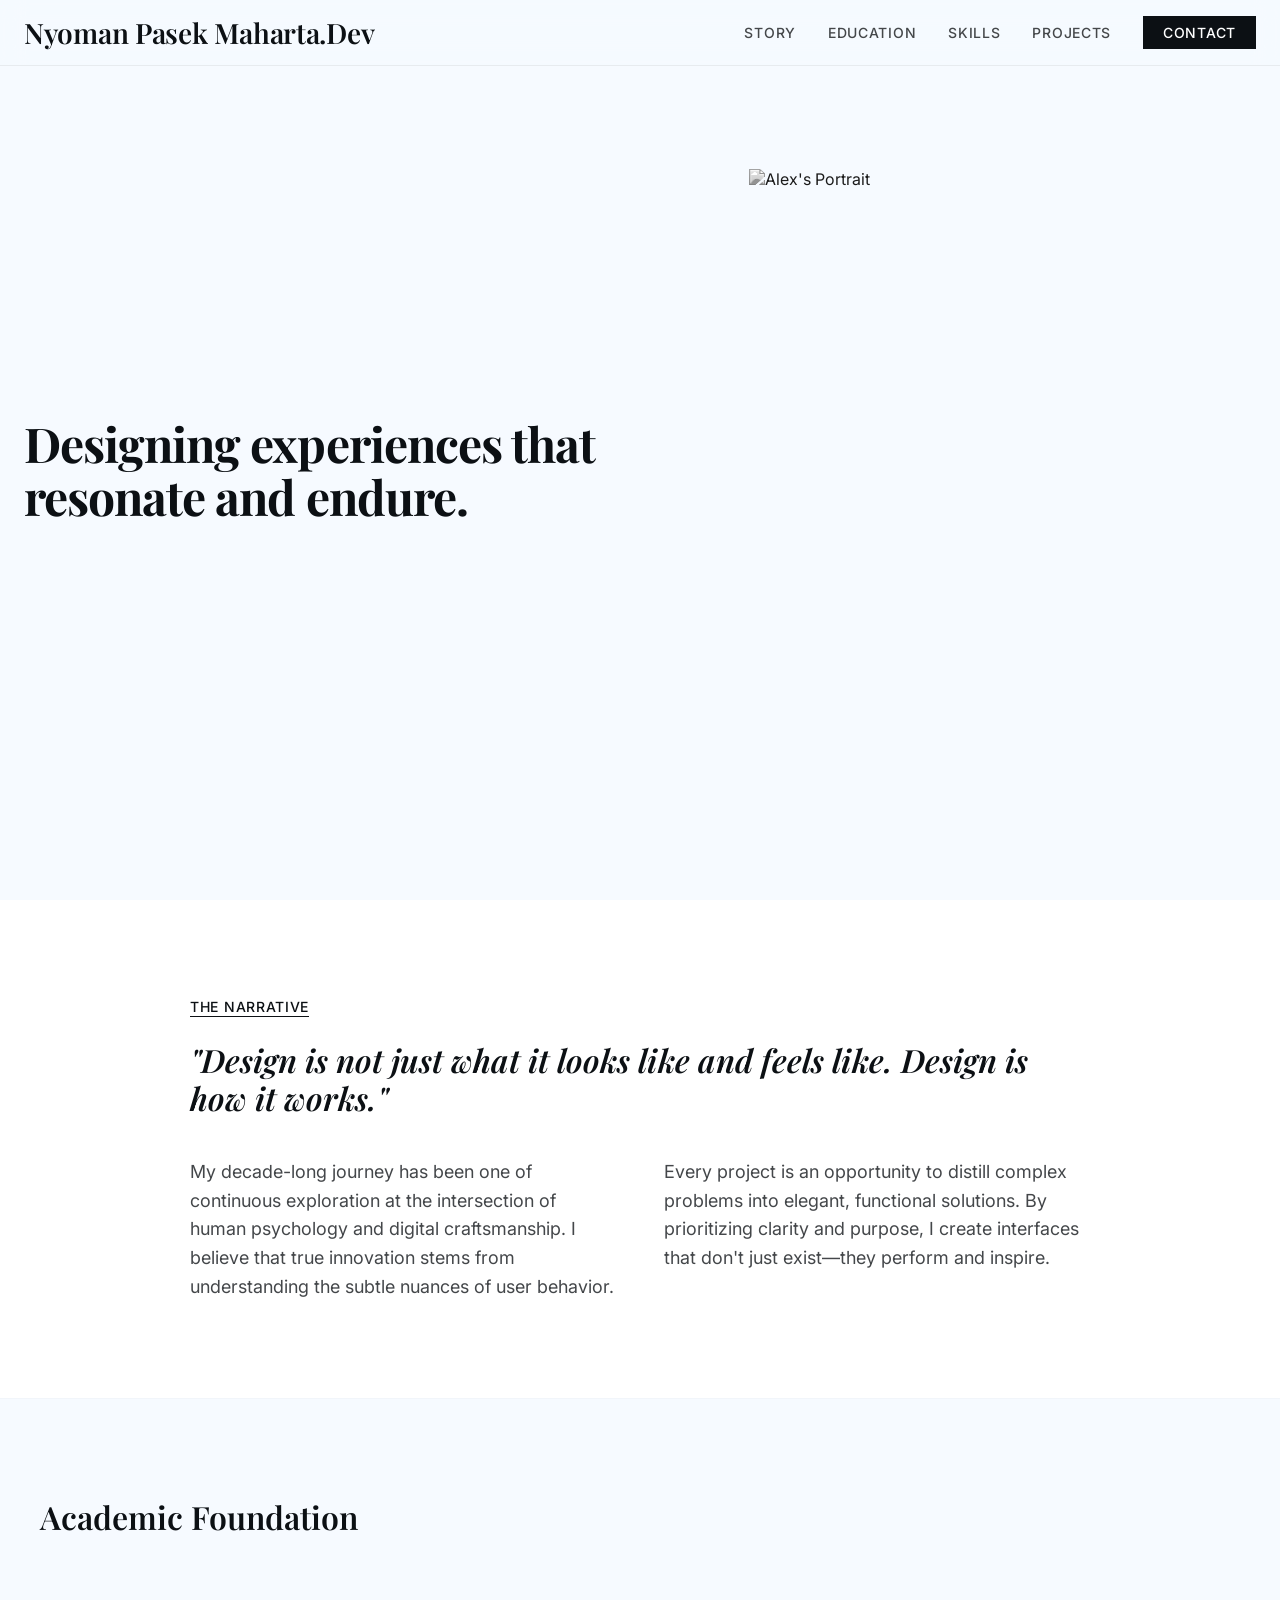
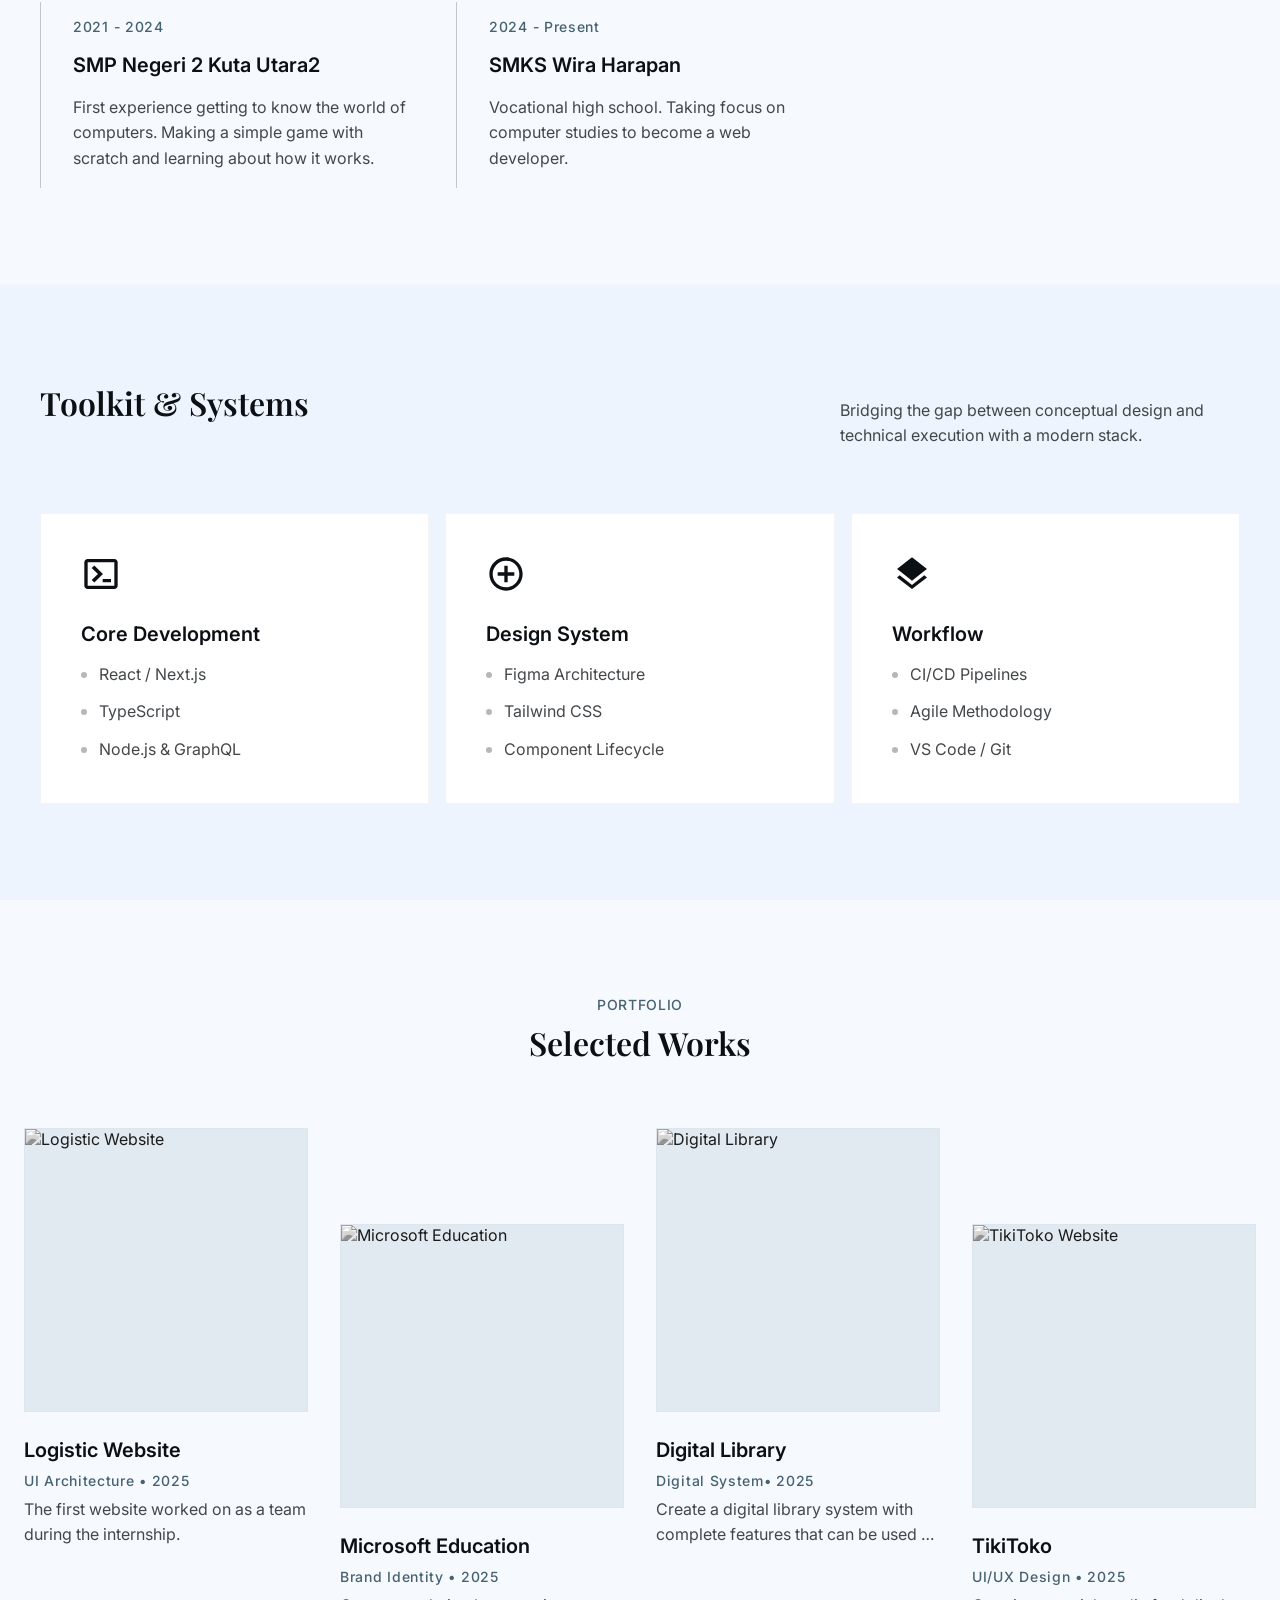
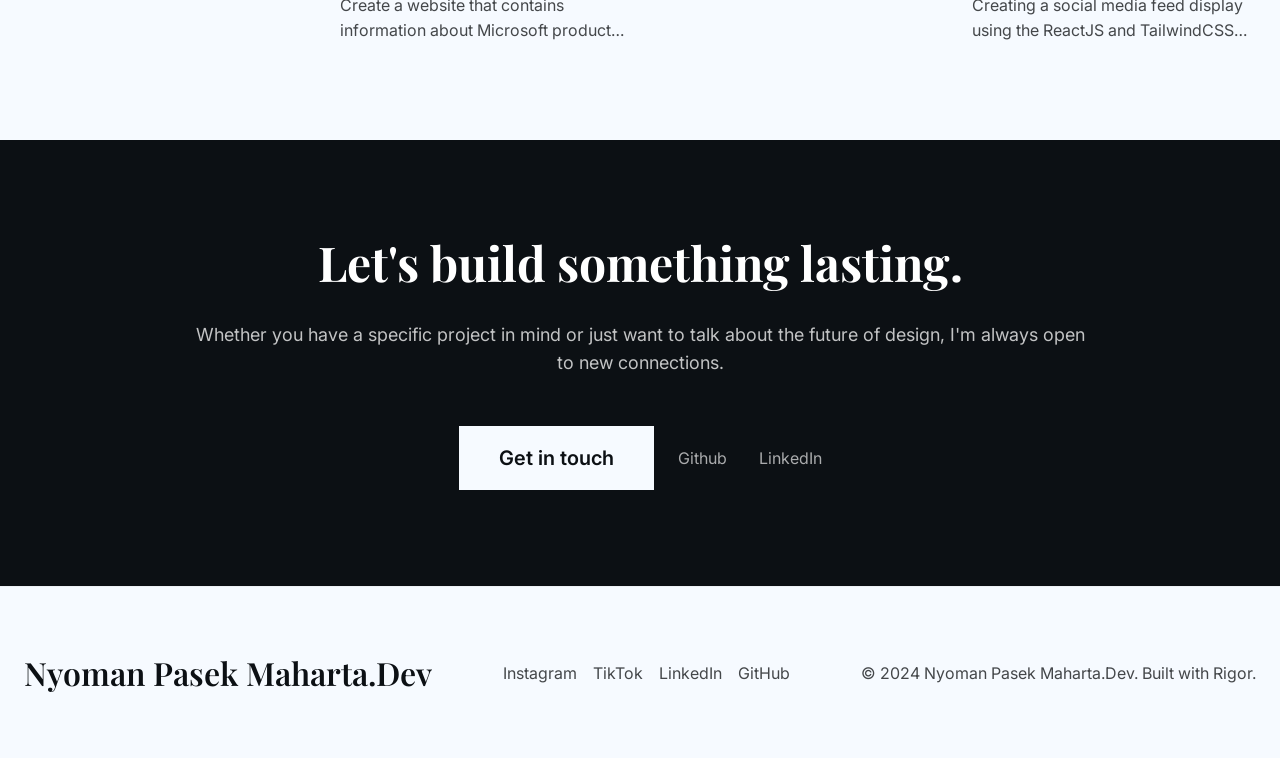
==== commit 8c32a267: "Revisi" ====
--- a/html/index.html
+++ b/html/index.html
@@ -21,7 +21,7 @@
 <!-- ═══ Header ═══ -->
 <header id="mainHeader">
   <div class="header-inner">
-    <div class="logo">Nyoman Pasek Maharta.Dev</div>
+    <a href="#" class="logo">Nyoman Pasek Maharta.Dev</a>
     <nav class="desktop" aria-label="Main navigation">
       <a href="#story">Story</a>
       <a href="#education">Education</a>
@@ -92,29 +92,18 @@
       <div class="edu-grid">
 
         <div class="edu-card reveal">
-          <span class="edu-year">2018 — 2020</span>
-          <h3 class="edu-title">MFA in Visual Communication</h3>
+          <span class="edu-year">2021 - 2024</span>
+          <h3 class="edu-title">SMP Negeri 2 Kuta Utara2</h3>
           <p class="edu-desc">
-            Royal College of Art, London. Specialized in semiotics and digital
-            storytelling within high-end branding environments.
+            First experience getting to know the world of computers. Making a simple game with scratch and learning about how it works.
           </p>
         </div>
 
         <div class="edu-card reveal">
-          <span class="edu-year">2014 — 2017</span>
-          <h3 class="edu-title">B.Sc. in Man and Communication</h3>
+          <span class="edu-year">2024 - Present</span>
+          <h3 class="edu-title">SMKS Wira Harapan</h3>
           <p class="edu-desc">
-            Design Academy Eindhoven. Focused on the philosophical implications
-            of design in public and private spheres.
-          </p>
-        </div>
-
-        <div class="edu-card reveal">
-          <span class="edu-year">2017</span>
-          <h3 class="edu-title">Bauhaus Workshop</h3>
-          <p class="edu-desc">
-            Intensive fellowship exploring the intersection of traditional
-            craftsmanship and modern computational design tools.
+            Vocational high school. Taking focus on computer studies to become a web developer.
           </p>
         </div>
 
@@ -189,64 +178,60 @@
         <div class="gallery-card reveal">
           <div class="gallery-card-img">
             <img
-              src="https://lh3.googleusercontent.com/aida/[base64]"
-              alt="Chronos Elite"
-              loading="lazy"
-            />
-          </div>
-          <h3>Chronos Elite</h3>
-          <p class="proj-meta">UI Architecture • 2023</p>
-          <p class="proj-desc">
-            A luxury time-management system designed for high-performance
-            individuals, focusing on cognitive load reduction.
-          </p>
-        </div>
-
-        <div class="gallery-card reveal">
-          <div class="gallery-card-img">
-            <img
-              src="https://lh3.googleusercontent.com/aida/[base64]"
-              alt="Focus Layer"
-              loading="lazy"
-            />
-          </div>
-          <h3>Focus Layer</h3>
-          <p class="proj-meta">Product Strategy • 2022</p>
-          <p class="proj-desc">
-            Reimagining productivity software through the lens of deep work
-            and minimalist distraction-free environments.
-          </p>
-        </div>
-
-        <div class="gallery-card reveal">
-          <div class="gallery-card-img">
-            <img
-              src="https://lh3.googleusercontent.com/aida/[base64]"
-              alt="Aura Studio"
-              loading="lazy"
-            />
-          </div>
-          <h3>Aura Studio</h3>
-          <p class="proj-meta">Brand Identity • 2021</p>
-          <p class="proj-desc">
-            A comprehensive design system for a creative studio, bridging the
-            gap between tactile print and fluid digital assets.
-          </p>
-        </div>
-
-        <div class="gallery-card reveal">
-          <div class="gallery-card-img">
-            <img
-              src="https://lh3.googleusercontent.com/aida/[base64]"
-              alt="Editorial Flow"
-              loading="lazy"
-            />
-          </div>
-          <h3>Editorial Flow</h3>
-          <p class="proj-meta">System Design • 2020</p>
-          <p class="proj-desc">
-            Developing a content publishing engine that prioritizes typography
-            and long-form reading experiences.
+              src="https://res.cloudinary.com/dmreuqxyg/image/upload/v1780483789/Screenshot_2026-06-03_184708_nccwsm.png"
+              alt="Logistic Website"
+              loading="lazy"
+            />
+          </div>
+          <h3>Logistic Website</h3>
+          <p class="proj-meta">UI Architecture • 2025</p>
+          <p class="proj-desc">
+            The first website worked on as a team during the internship.
+          </p>
+        </div>
+
+        <div class="gallery-card reveal">
+          <div class="gallery-card-img">
+            <img
+              src="https://res.cloudinary.com/dmreuqxyg/image/upload/v1780484229/Screenshot_2026-06-03_185445_vtmuet.png"
+              alt="Microsoft Education"
+              loading="lazy"
+            />
+          </div>
+          <h3>Microsoft Education</h3>
+          <p class="proj-meta">Brand Identity • 2025</p>
+          <p class="proj-desc">
+            Create a website that contains information about Microsoft products that can help learning.
+          </p>
+        </div>
+
+        <div class="gallery-card reveal">
+          <div class="gallery-card-img">
+            <img
+              src="https://res.cloudinary.com/dmreuqxyg/image/upload/v1780484488/Screenshot_2026-06-03_185930_sxwejh.png"
+              alt="Digital Library"
+              loading="lazy"
+            />
+          </div>
+          <h3>Digital Library</h3>
+          <p class="proj-meta">Digital System• 2025</p>
+          <p class="proj-desc">
+            Create a digital library system with complete features that can be used by users.
+          </p>
+        </div>
+
+        <div class="gallery-card reveal">
+          <div class="gallery-card-img">
+            <img
+              src="https://res.cloudinary.com/dmreuqxyg/image/upload/v1780484223/Screenshot_2026-06-03_185638_bj8uum.png"
+              alt="TikiToko Website"
+              loading="lazy"
+            />
+          </div>
+          <h3>TikiToko</h3>
+          <p class="proj-meta">UI/UX Design • 2025</p>
+          <p class="proj-desc">
+            Creating a social media feed display using the ReactJS and TailwindCSS frameworks.
           </p>
         </div>
 
@@ -263,10 +248,10 @@
         the future of design, I'm always open to new connections.
       </p>
       <div class="contact-actions">
-        <a class="btn-primary-inv" href="mailto:hello@alex.studio">Get in touch</a>
+        <a class="btn-primary-inv" href="mailto:realpasek@gmail.com">Get in touch</a>
         <div class="contact-links">
+          <a href="https://github.com/RealPasek-ai">Github</a>
           <a href="#">LinkedIn</a>
-          <a href="#">Journal</a>
         </div>
       </div>
     </div>
@@ -277,14 +262,14 @@
 <!-- ═══ Footer ═══ -->
 <footer>
   <div class="footer-inner">
-    <div class="footer-logo">ALEX.STUDIO</div>
+    <div class="footer-logo">Nyoman Pasek Maharta.Dev</div>
     <nav class="footer-links" aria-label="Footer navigation">
-      <a href="#">Journal</a>
-      <a href="#">Archive</a>
+      <a href="https://www.instagram.com/elonmusk/">Instagram</a>
+      <a href="https://www.tiktok.com/@chulooopapi">TikTok</a>
       <a href="#">LinkedIn</a>
-      <a href="#">Source</a>
+      <a href="https://github.com/RealPasek-ai">GitHub</a>
     </nav>
-    <p class="footer-copy">© 2024 Alex Studio. Built with Rigor.</p>
+    <p class="footer-copy">© 2024 Nyoman Pasek Maharta.Dev. Built with Rigor.</p>
   </div>
 </footer>
 
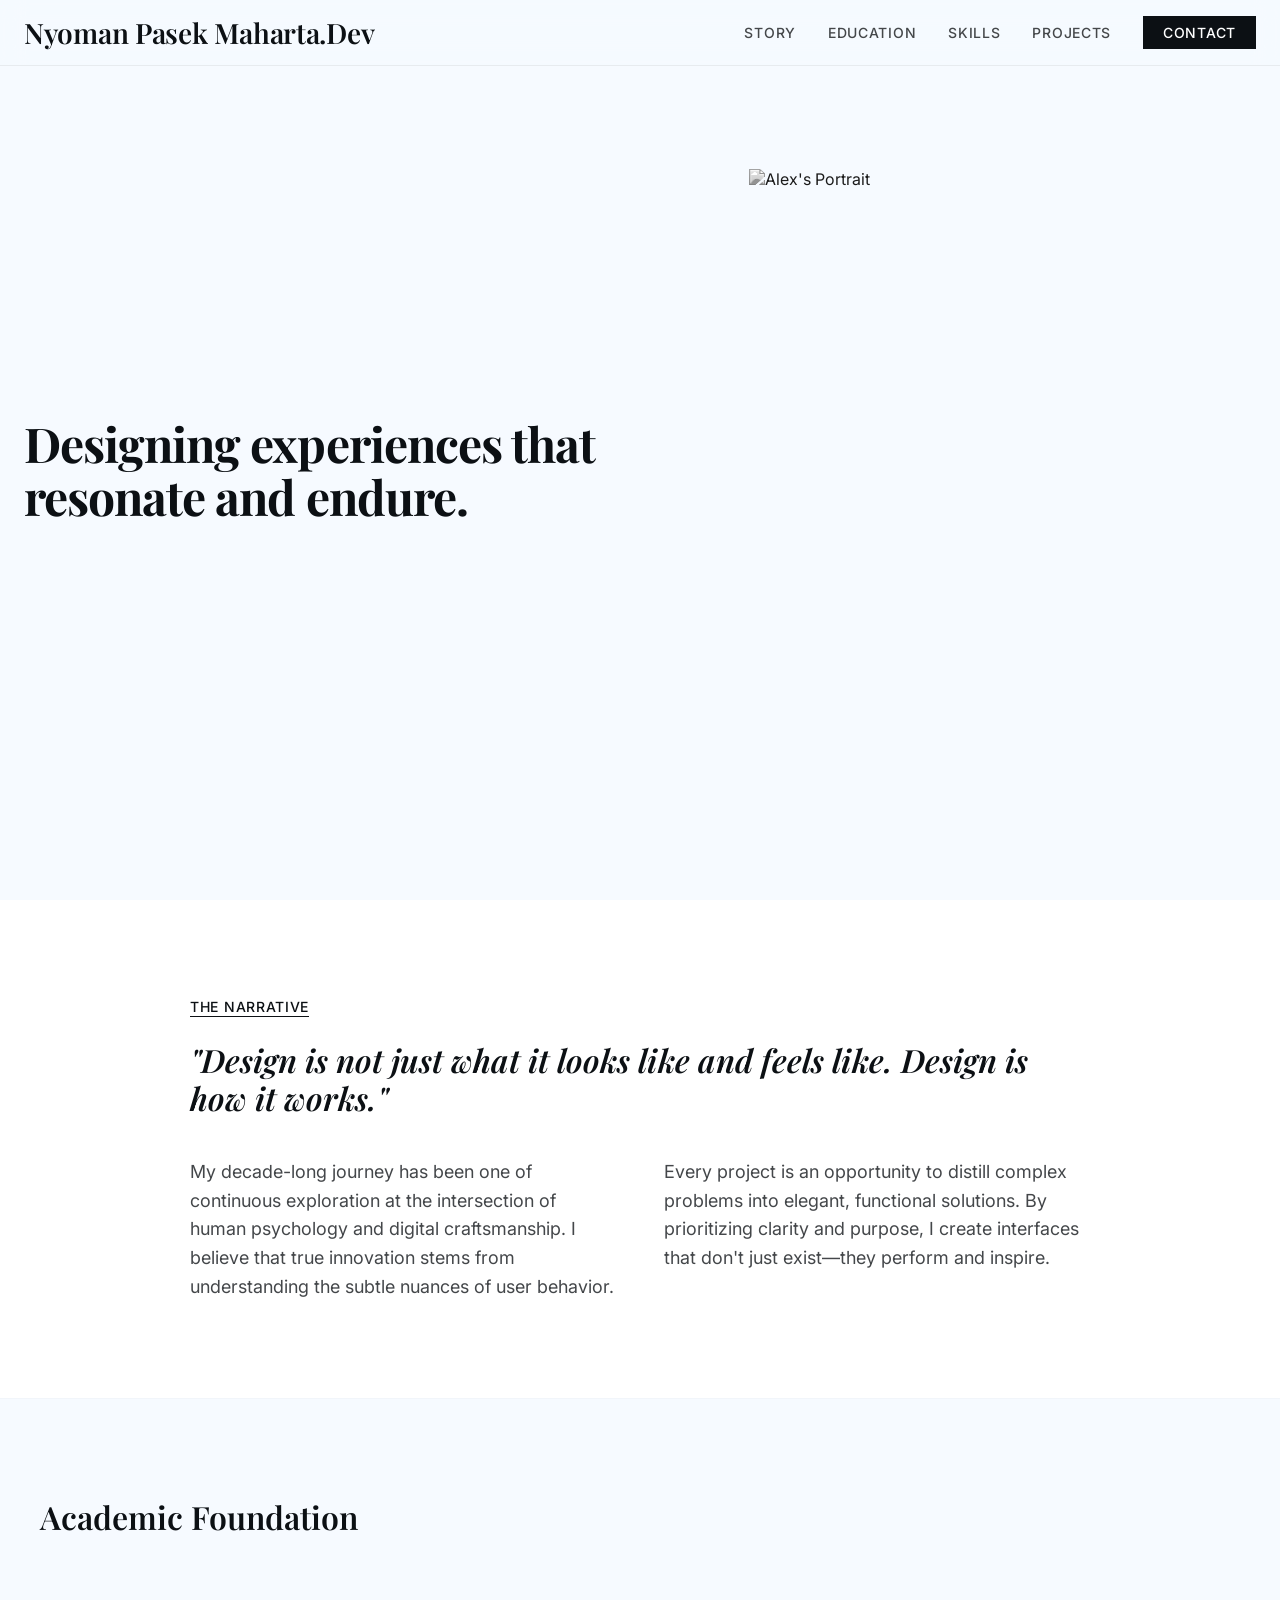
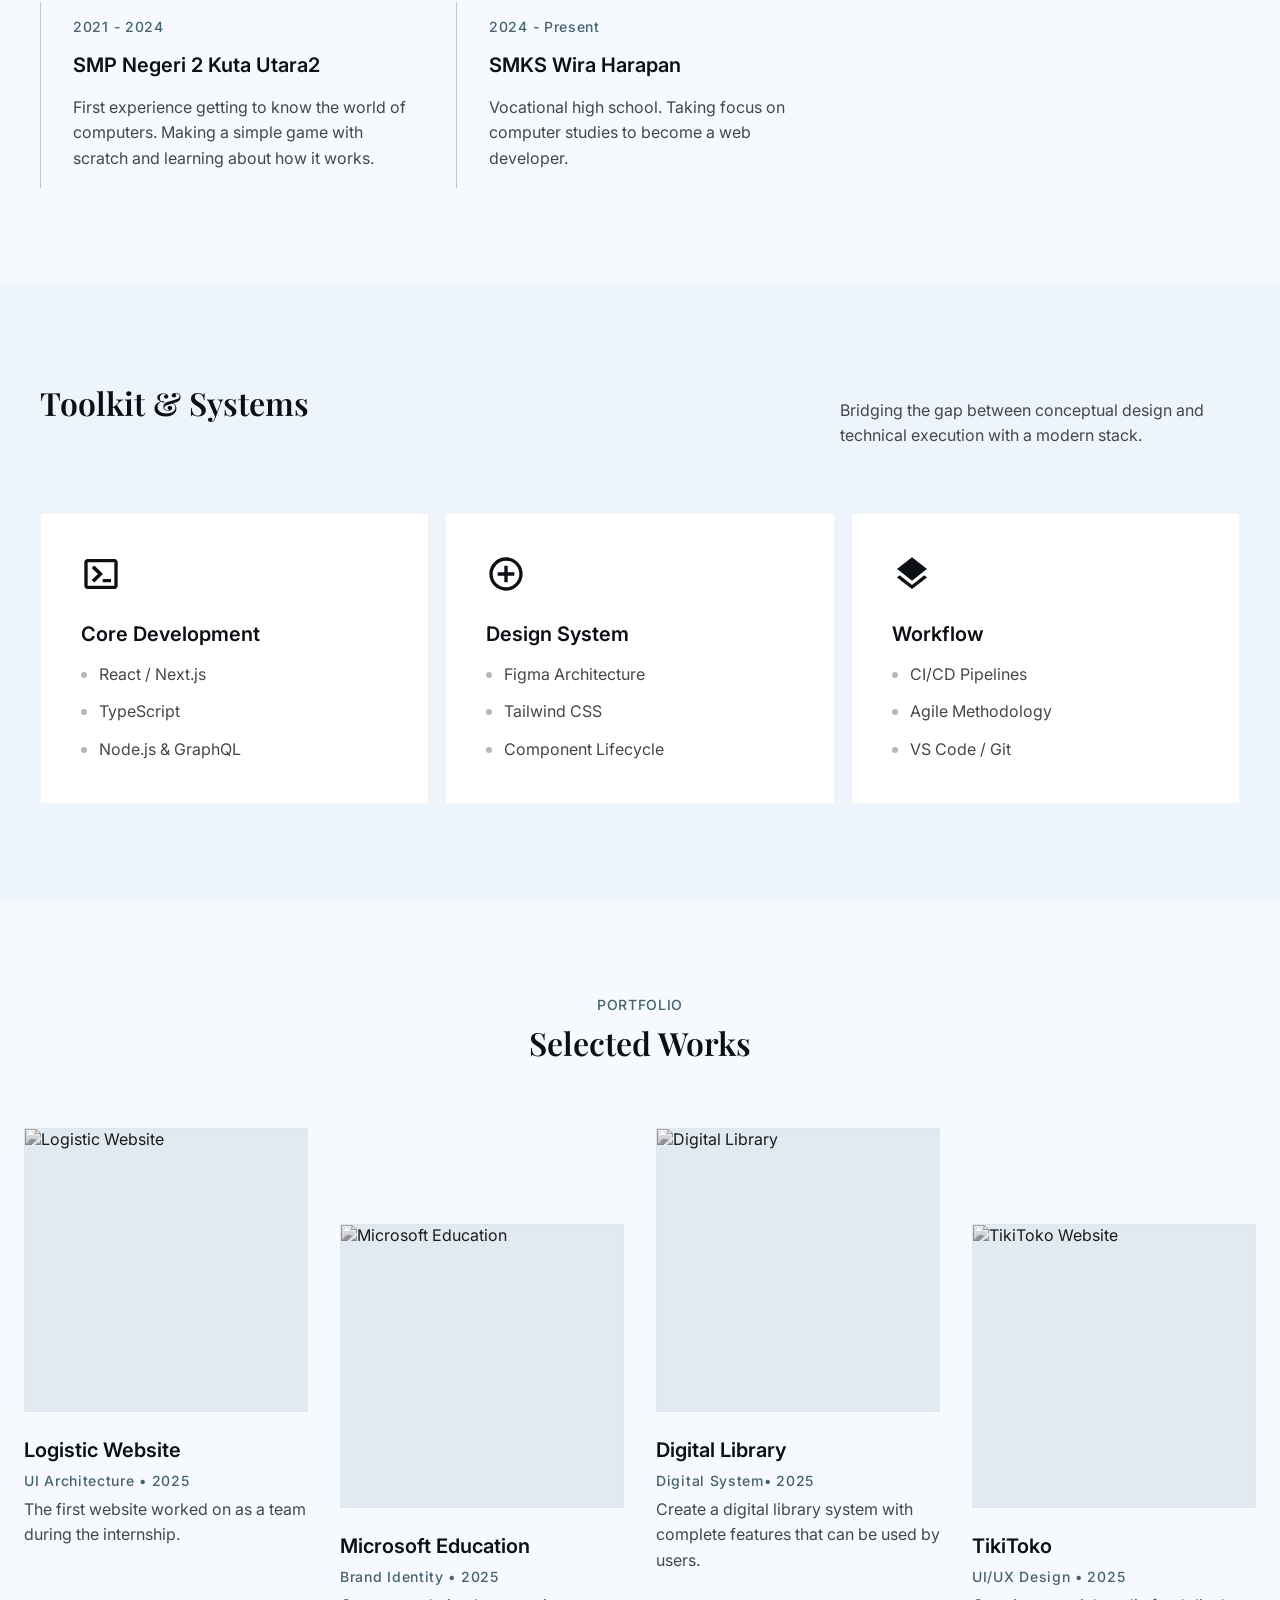
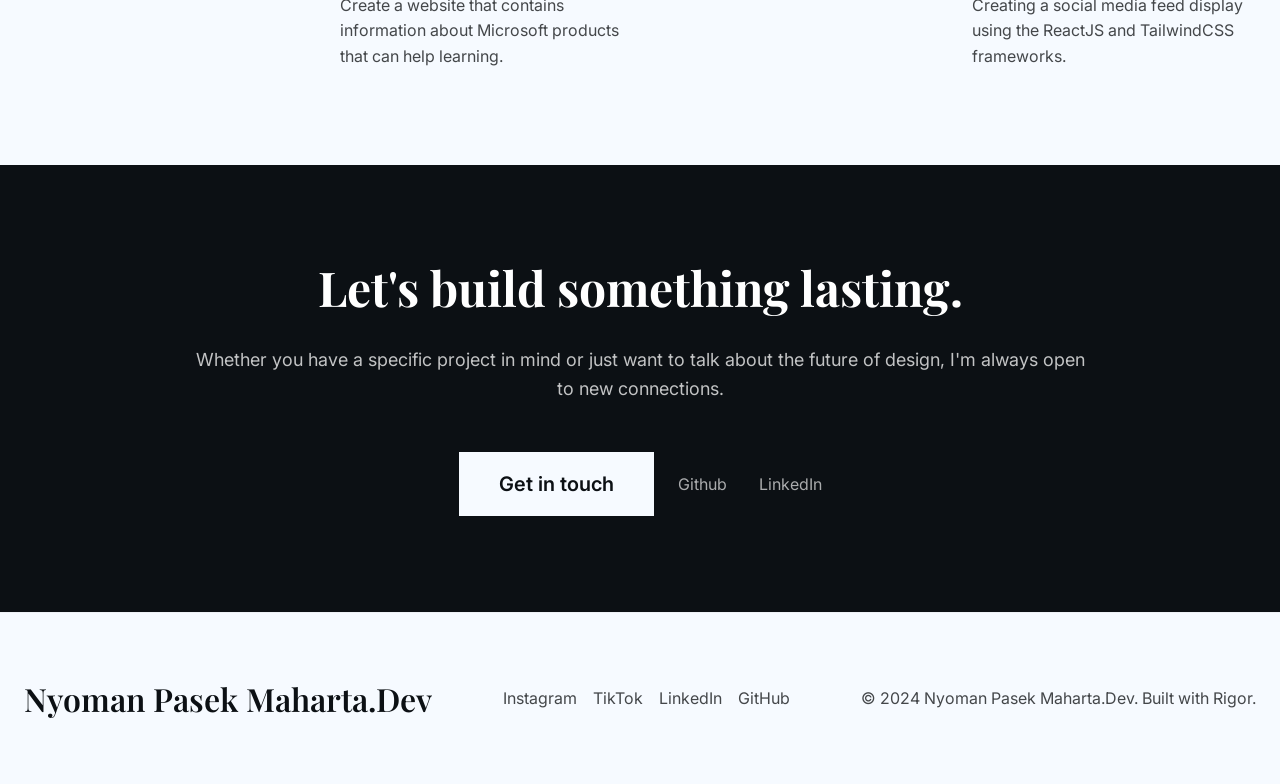
==== commit cfdd4a55: "Revisi" ====
--- a/html/index.html
+++ b/html/index.html
@@ -1,7 +1,7 @@
 <!DOCTYPE html>
 <html lang="en">
 <head>
-<meta charset="utf-8"/>
+<meta charset="UTF-8"/>
 <meta name="viewport" content="width=device-width, initial-scale=1.0"/>
 <title>Nyoman Pasek Maharta.Dev | Portfolio</title>
 <link href="https://fonts.googleapis.com/css2?family=Playfair+Display:ital,wght@0,600;0,700;1,600&family=Inter:wght@400;500;600&display=swap" rel="stylesheet"/>
--- a/css/style.css
+++ b/css/style.css
@@ -538,7 +538,6 @@
     line-height: var(--body-md-lh);
     color: var(--on-surface-variant);
     display: -webkit-box;
-    -webkit-line-clamp: 2;
     -webkit-box-orient: vertical;
     overflow: hidden;
   }
